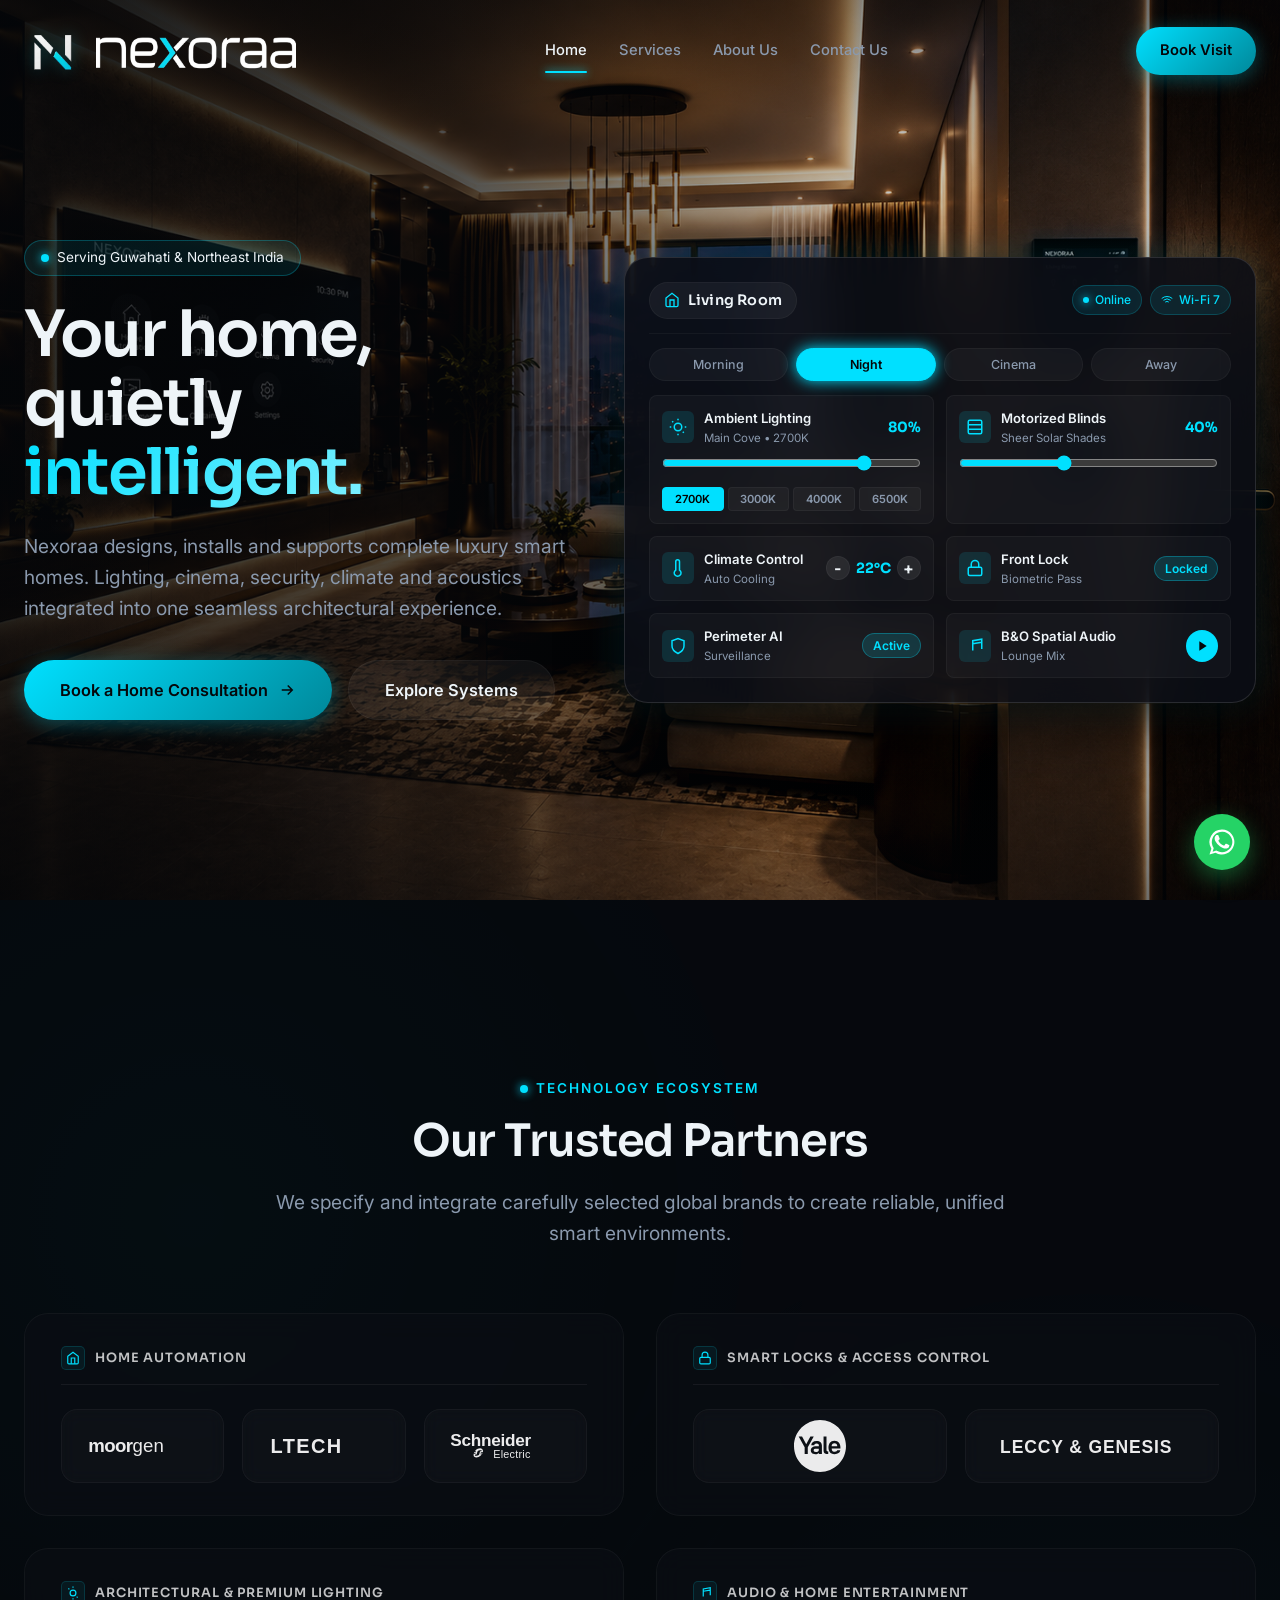
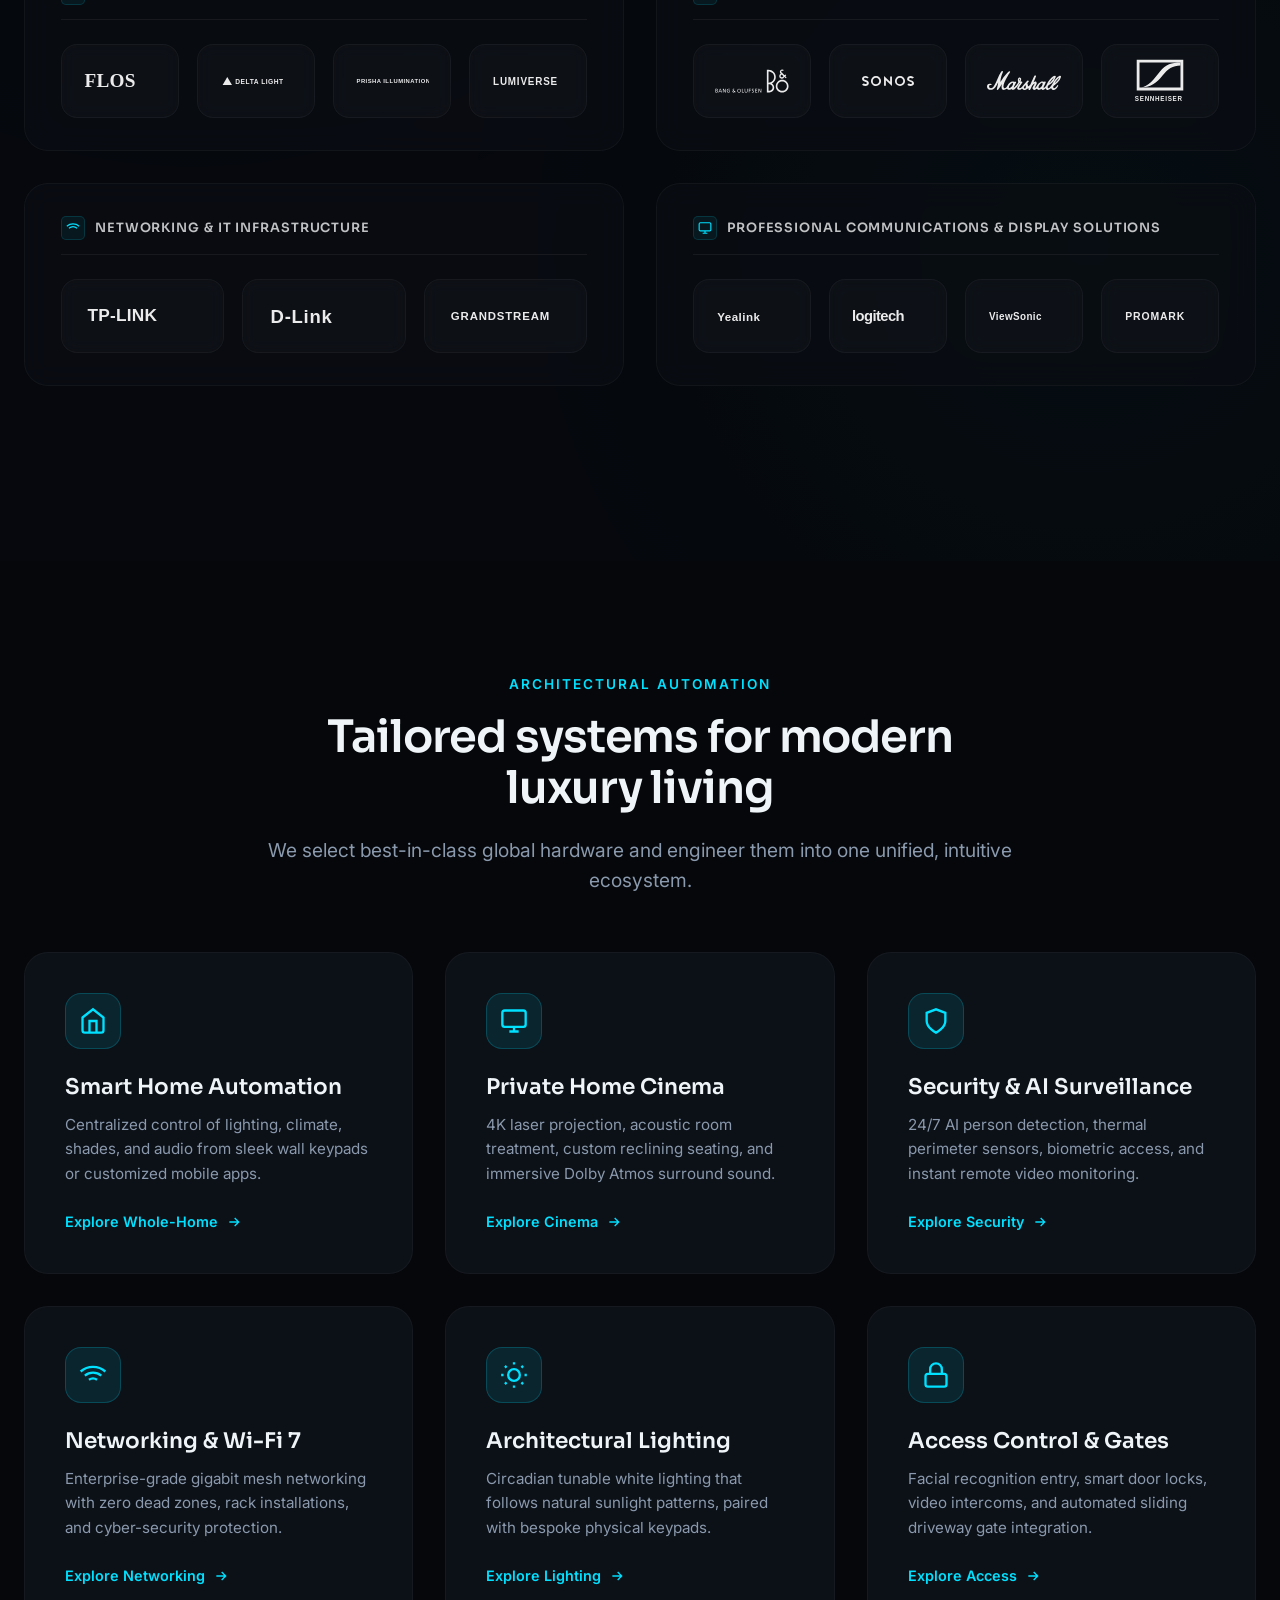
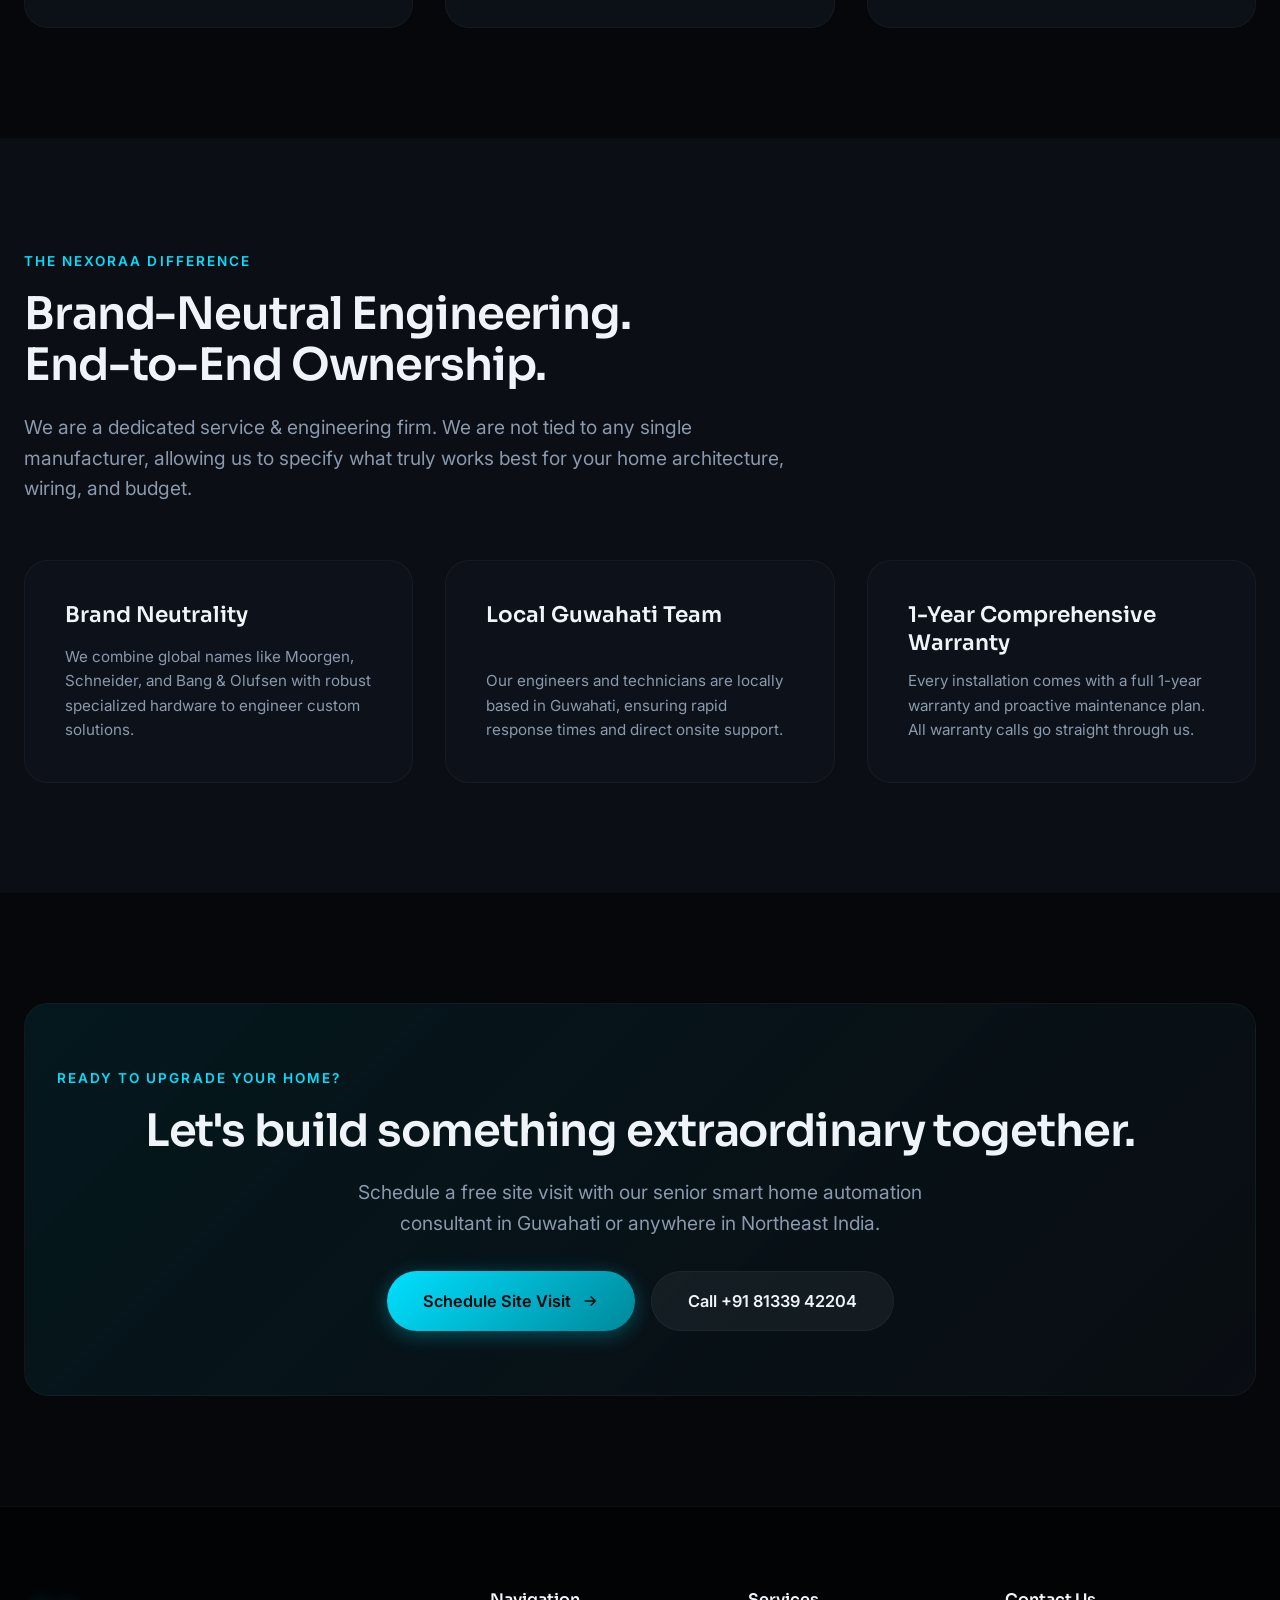
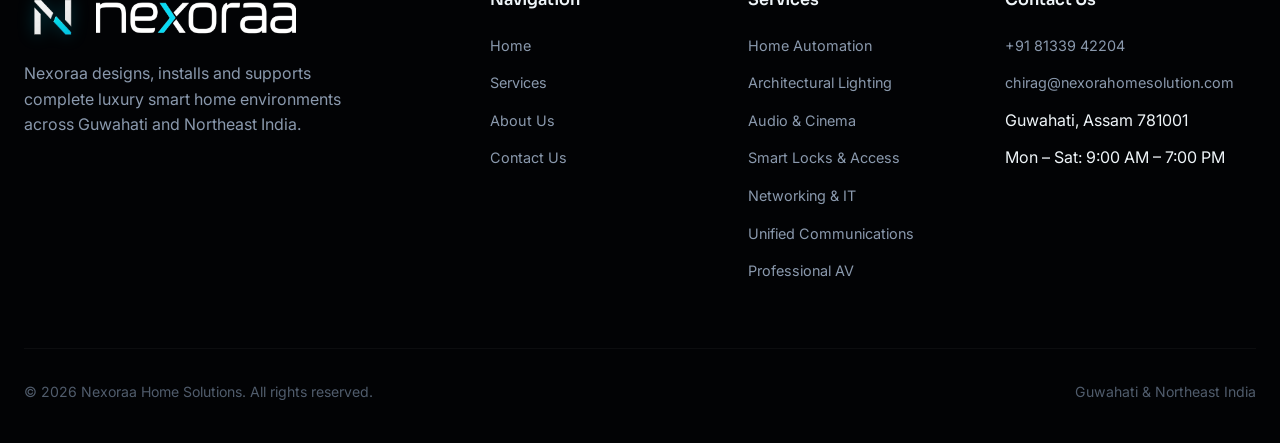
==== index.html @ 533f1570 "Initial commit: Nexoraa website project files with Vercel deployment configuration" ====
<!DOCTYPE html>
<html lang="en" data-theme="dark">
<head>
  <meta charset="UTF-8" />
  <meta name="viewport" content="width=device-width, initial-scale=1, viewport-fit=cover" />
  <title>Nexoraa — Luxury Smart Home Automation in Guwahati &amp; Northeast India</title>
  <meta name="description" content="Nexoraa designs, installs and supports luxury smart homes across Guwahati and Northeast India. Smart lighting, home cinema, security, enterprise Wi-Fi & access control." />
  <meta name="theme-color" content="#05070A" />

  <meta property="og:type" content="website" />
  <meta property="og:title" content="Nexoraa — Your Home, Quietly Intelligent." />
  <meta property="og:description" content="Luxury home automation, private cinemas, AI security, and circadian lighting designed and installed in Northeast India." />
  <meta property="og:url" content="https://nexoraa-smart.surge.sh" />
  <meta property="og:image" content="https://nexoraa-smart.surge.sh/og.png" />
  <link rel="canonical" href="https://nexoraa-smart.surge.sh/" />
  <link rel="icon" href="assets/logo-mark.svg" type="image/svg+xml" />

  <link rel="preconnect" href="https://fonts.googleapis.com">
  <link rel="preconnect" href="https://fonts.gstatic.com" crossorigin>
  <link href="https://fonts.googleapis.com/css2?family=Sora:wght@400;500;600;700&family=Inter:wght@400;500;600&display=swap" rel="stylesheet">
  <link rel="stylesheet" href="css/style.css" />

  <script type="application/ld+json">
  {
    "@context": "https://schema.org",
    "@type": "HomeAndConstructionBusiness",
    "name": "Nexoraa",
    "description": "Luxury smart home automation design, installation and support.",
    "telephone": "+91-8133942204",
    "email": "chirag@nexorahomesolution.com",
    "url": "https://nexoraa-smart.surge.sh",
    "address": { "@type": "PostalAddress", "addressLocality": "Guwahati", "addressRegion": "Assam", "addressCountry": "IN" }
  }
  </script>
</head>
<body>

<div class="site-background"><canvas id="ambient-canvas"></canvas></div>

<!-- ================= NAVIGATION ================= -->
<header id="hdr">
  <div class="wrap nav">
    <a href="index.html" class="logo" aria-label="Nexoraa Home">
      <img src="assets/logo-mark.png" alt="Nexoraa Icon" class="logo-img" />
      <img src="assets/logo-wordmark.png" alt="Nexoraa Logo" class="logo-wordmark" />
    </a>

    <ul class="nav-links" id="nav-links">
      <li class="nav-item"><a href="index.html" class="nav-link active">Home</a></li>
      <li class="nav-item"><a href="services.html" class="nav-link">Services</a></li>
      <li class="nav-item"><a href="about.html" class="nav-link">About Us</a></li>
      <li class="nav-item"><a href="contact.html" class="nav-link">Contact Us</a></li>
    </ul>

    <div class="nav-right">
      <a href="contact.html" class="btn btn-p">Book Visit</a>
      <button class="mobile-toggle" id="mobile-toggle" aria-label="Toggle mobile navigation"><svg width="24" height="24" viewBox="0 0 24 24" fill="none" stroke="currentColor" stroke-width="2"><path d="M4 6h16M4 12h16M4 18h16"/></svg></button>
    </div>
  </div>
</header>

<!-- ================= HERO SECTION WITH FULL-SCREEN LUXURY LIVING ROOM INTERIOR ================= -->
<section class="hero">
  <!-- High-Quality Visual Hero Background System -->
  <div class="hero-room-wrapper">
    <!-- Base Living Room Image -->
    <img src="assets/hero-room.jpg" alt="Nexoraa Luxury Smart Living Room" class="hero-bg-img" />

    <!-- Left-Side Dark Gradient Overlay for Headline Readability -->
    <div class="hero-bg-gradient"></div>

    <!-- Soft Cinematic Vignette -->
    <div class="hero-vignette"></div>
  </div>

  <div class="wrap hero-grid">
    <!-- LEFT COLUMN: Headline & CTAs -->
    <div class="hero-content reveal-up">
      <span class="pill"><span class="dot"></span> Serving Guwahati &amp; Northeast India</span>
      <h1>Your home,<br>quietly<br><em>intelligent.</em></h1>
      <p class="lead">Nexoraa designs, installs and supports complete luxury smart homes. Lighting, cinema, security, climate and acoustics integrated into one seamless architectural experience.</p>
      
      <div class="hero-cta">
        <a href="contact.html" class="btn btn-p btn-lg">Book a Home Consultation <svg viewBox="0 0 24 24" fill="none" stroke="currentColor" stroke-width="2"><path d="M5 12h14M13 6l6 6-6 6"/></svg></a>
        <a href="services.html" class="btn btn-g btn-lg">Explore Systems</a>
      </div>
    </div>

    <!-- RIGHT COLUMN: SMART HOME DASHBOARD CARD (CLEAN SINGLE CONTAINER, NO UNWANTED STRIPS) -->
    <div class="hero-stage reveal-up">
      <div class="smart-dashboard">
        <!-- Top Bar -->
        <div class="dash-hdr">
          <div class="dash-room-selector">
            <svg viewBox="0 0 24 24" width="16" height="16" fill="none" stroke="var(--cyan)" stroke-width="2"><path d="M3 9l9-7 9 7v11a2 2 0 01-2 2H5a2 2 0 01-2-2z"/><path d="M9 22V12h6v10"/></svg>
            <span class="room-label">Living Room</span>
          </div>
          <div class="dash-badges">
            <span class="dash-pill"><span class="pulse-dot"></span> Online</span>
            <span class="dash-pill"><svg width="12" height="12" viewBox="0 0 24 24" fill="none" stroke="currentColor" stroke-width="2"><path d="M5 12.55a11 11 0 0114.08 0M1.42 9a16 16 0 0121.16 0M8.53 16.11a6 6 0 016.95 0M12 20h.01"/></svg> Wi-Fi 7</span>
          </div>
        </div>

        <!-- Scenes Bar -->
        <div class="dash-scenes">
          <button class="scene-btn" data-scene="morning">Morning</button>
          <button class="scene-btn active" data-scene="night">Night</button>
          <button class="scene-btn" data-scene="cinema">Cinema</button>
          <button class="scene-btn" data-scene="away">Away</button>
        </div>

        <!-- Controls Grid -->
        <div class="dash-grid">
          <!-- Lighting & Color Temp -->
          <div class="dash-item">
            <div class="dash-item-head">
              <div class="dash-icon"><svg width="18" height="18" viewBox="0 0 24 24" fill="none" stroke="currentColor" stroke-width="2"><circle cx="12" cy="12" r="5"/><path d="M12 1v2M12 21v2M4.22 4.22l1.42 1.42M18.36 18.36l1.42 1.42M1 12h2M21 12h2"/></svg></div>
              <div>
                <div class="dash-item-title">Ambient Lighting</div>
                <div class="dash-item-sub" id="light-sub">Main Cove • 2700K</div>
              </div>
              <div class="dash-item-val" id="light-val">80%</div>
            </div>
            <input type="range" id="light-slider" class="dash-slider" min="0" max="100" value="80" />
            <div class="temp-preset-row">
              <button class="k-btn active" data-k="2700K">2700K</button>
              <button class="k-btn" data-k="3000K">3000K</button>
              <button class="k-btn" data-k="4000K">4000K</button>
              <button class="k-btn" data-k="6500K">6500K</button>
            </div>
          </div>

          <!-- Motorized Blinds -->
          <div class="dash-item">
            <div class="dash-item-head">
              <div class="dash-icon"><svg width="18" height="18" viewBox="0 0 24 24" fill="none" stroke="currentColor" stroke-width="2"><rect x="3" y="3" width="18" height="18" rx="2"/><path d="M3 9h18M3 15h18"/></svg></div>
              <div>
                <div class="dash-item-title">Motorized Blinds</div>
                <div class="dash-item-sub" id="blind-sub">Sheer Solar Shades</div>
              </div>
              <div class="dash-item-val" id="blind-val">40%</div>
            </div>
            <input type="range" id="blind-slider" class="dash-slider" min="0" max="100" value="40" />
          </div>

          <!-- Climate -->
          <div class="dash-item">
            <div class="dash-item-head">
              <div class="dash-icon"><svg width="18" height="18" viewBox="0 0 24 24" fill="none" stroke="currentColor" stroke-width="2"><path d="M14 14.76V3.5a2.5 2.5 0 00-5 0v11.26a4.5 4.5 0 105 0z"/></svg></div>
              <div>
                <div class="dash-item-title">Climate Control</div>
                <div class="dash-item-sub">Auto Cooling</div>
              </div>
              <div class="dash-temp-ctrl">
                <button class="temp-btn" id="temp-minus">-</button>
                <span class="dash-item-val" id="temp-val">22°C</span>
                <button class="temp-btn" id="temp-plus">+</button>
              </div>
            </div>
          </div>

          <!-- Lock Status -->
          <div class="dash-item">
            <div class="dash-item-head">
              <div class="dash-icon"><svg width="18" height="18" viewBox="0 0 24 24" fill="none" stroke="currentColor" stroke-width="2"><rect x="3" y="11" width="18" height="11" rx="2"/><path d="M7 11V7a5 5 0 0110 0v4"/></svg></div>
              <div>
                <div class="dash-item-title">Front Lock</div>
                <div class="dash-item-sub">Biometric Pass</div>
              </div>
              <button class="dash-lock-btn locked" id="lock-btn">
                <span class="dash-lock-status">Locked</span>
              </button>
            </div>
          </div>

          <!-- Security Status -->
          <div class="dash-item">
            <div class="dash-item-head">
              <div class="dash-icon"><svg width="18" height="18" viewBox="0 0 24 24" fill="none" stroke="currentColor" stroke-width="2"><path d="M12 22s8-4 8-10V5l-8-3-8 3v7c0 6 8 10 8 10z"/></svg></div>
              <div>
                <div class="dash-item-title">Perimeter AI</div>
                <div class="dash-item-sub">Surveillance</div>
              </div>
              <button class="dash-sec-btn active" id="sec-btn">
                <span class="dash-sec-status">Active</span>
              </button>
            </div>
          </div>

          <!-- B&O Audio Widget -->
          <div class="dash-item">
            <div class="dash-item-head">
              <div class="dash-icon"><svg width="18" height="18" viewBox="0 0 24 24" fill="none" stroke="currentColor" stroke-width="2"><path d="M9 18V5l12-2v13M9 9l12-2"/></svg></div>
              <div style="flex:1;">
                <div class="dash-item-title">B&amp;O Spatial Audio</div>
                <div class="dash-item-sub" id="audio-sub">Lounge Mix</div>
              </div>
              <button class="dash-play-btn" id="play-btn" aria-label="Play/Pause Audio">
                <svg width="16" height="16" viewBox="0 0 24 24" fill="currentColor"><path d="M8 5v14l11-7z"/></svg>
              </button>
            </div>
          </div>
        </div>
      </div>
    </div>
  </div>
</section>

<!-- ================= CATEGORIZED TRUSTED PARTNERS SECTION ================= -->
<section class="partners-sec">
  <div class="wrap">
    <div class="sec-head center reveal-up" style="margin-bottom: 64px;">
      <span class="eyebrow"><span class="dot"></span> Technology Ecosystem</span>
      <h2>Our Trusted Partners</h2>
      <p class="lead">We specify and integrate carefully selected global brands to create reliable, unified smart environments.</p>
    </div>

    <div class="ecosystem-editorial-grid">
      <!-- Row 1 Left: Home Automation -->
      <div class="ecosystem-cat-card reveal-up" style="transition-delay: 0.05s;">
        <div class="ecosystem-cat-hdr">
          <span class="ecosystem-cat-icon">
            <svg width="14" height="14" viewBox="0 0 24 24" fill="none" stroke="currentColor" stroke-width="2"><path d="M3 9l9-7 9 7v11a2 2 0 01-2 2H5a2 2 0 01-2-2z"/><path d="M9 22V12h6v10"/></svg>
          </span>
          <h3 class="ecosystem-cat-title">Home Automation</h3>
        </div>
        <div class="ecosystem-brand-grid cols-3">
          <a href="assets/catalogues/moorgen-catalogue.pdf" target="_blank" rel="noopener noreferrer" class="partner-logo-card" aria-label="View Moorgen Catalogue">
            <img src="assets/partners/moorgen.svg" alt="Moorgen" class="partner-logo-img" />
            <span class="catalogue-badge"><svg width="10" height="10" viewBox="0 0 24 24" fill="none" stroke="currentColor" stroke-width="2.5"><path d="M18 13v6a2 2 0 01-2 2H5a2 2 0 01-2-2V8a2 2 0 012-2h6"/><polyline points="15 3 21 3 21 9"/><line x1="10" y1="14" x2="21" y2="3"/></svg> View Catalogue</span>
          </a>
          <a href="assets/catalogues/ltech-catalogue.pdf" target="_blank" rel="noopener noreferrer" class="partner-logo-card" aria-label="View LTECH Catalogue">
            <img src="assets/partners/ltech.svg" alt="LTECH" class="partner-logo-img" />
            <span class="catalogue-badge"><svg width="10" height="10" viewBox="0 0 24 24" fill="none" stroke="currentColor" stroke-width="2.5"><path d="M18 13v6a2 2 0 01-2 2H5a2 2 0 01-2-2V8a2 2 0 012-2h6"/><polyline points="15 3 21 3 21 9"/><line x1="10" y1="14" x2="21" y2="3"/></svg> View Catalogue</span>
          </a>
          <a href="assets/catalogues/schneider-electric-catalogue.pdf" target="_blank" rel="noopener noreferrer" class="partner-logo-card" aria-label="View Schneider Electric Catalogue">
            <img src="assets/partners/schneider-electric.svg" alt="Schneider Electric" class="partner-logo-img" />
            <span class="catalogue-badge"><svg width="10" height="10" viewBox="0 0 24 24" fill="none" stroke="currentColor" stroke-width="2.5"><path d="M18 13v6a2 2 0 01-2 2H5a2 2 0 01-2-2V8a2 2 0 012-2h6"/><polyline points="15 3 21 3 21 9"/><line x1="10" y1="14" x2="21" y2="3"/></svg> View Catalogue</span>
          </a>
        </div>
      </div>

      <!-- Row 1 Right: Smart Locks & Access Control -->
      <div class="ecosystem-cat-card reveal-up" style="transition-delay: 0.1s;">
        <div class="ecosystem-cat-hdr">
          <span class="ecosystem-cat-icon">
            <svg width="14" height="14" viewBox="0 0 24 24" fill="none" stroke="currentColor" stroke-width="2"><rect x="3" y="11" width="18" height="11" rx="2"/><path d="M7 11V7a5 5 0 0110 0v4"/></svg>
          </span>
          <h3 class="ecosystem-cat-title">Smart Locks &amp; Access Control</h3>
        </div>
        <div class="ecosystem-brand-grid cols-2">
          <a href="assets/catalogues/yale-catalogue.pdf" target="_blank" rel="noopener noreferrer" class="partner-logo-card" aria-label="View Yale Catalogue">
            <img src="assets/partners/yale.svg" alt="Yale" class="partner-logo-img" />
            <span class="catalogue-badge"><svg width="10" height="10" viewBox="0 0 24 24" fill="none" stroke="currentColor" stroke-width="2.5"><path d="M18 13v6a2 2 0 01-2 2H5a2 2 0 01-2-2V8a2 2 0 012-2h6"/><polyline points="15 3 21 3 21 9"/><line x1="10" y1="14" x2="21" y2="3"/></svg> View Catalogue</span>
          </a>
          <a href="assets/catalogues/leccy-genesis-catalogue.pdf" target="_blank" rel="noopener noreferrer" class="partner-logo-card" aria-label="View Leccy &amp; Genesis Catalogue">
            <img src="assets/partners/leccy-genesis.svg" alt="Leccy &amp; Genesis" class="partner-logo-img" />
            <span class="catalogue-badge"><svg width="10" height="10" viewBox="0 0 24 24" fill="none" stroke="currentColor" stroke-width="2.5"><path d="M18 13v6a2 2 0 01-2 2H5a2 2 0 01-2-2V8a2 2 0 012-2h6"/><polyline points="15 3 21 3 21 9"/><line x1="10" y1="14" x2="21" y2="3"/></svg> View Catalogue</span>
          </a>
        </div>
      </div>

      <!-- Row 2 Left: Architectural & Premium Lighting -->
      <div class="ecosystem-cat-card reveal-up" style="transition-delay: 0.15s;">
        <div class="ecosystem-cat-hdr">
          <span class="ecosystem-cat-icon">
            <svg width="14" height="14" viewBox="0 0 24 24" fill="none" stroke="currentColor" stroke-width="2"><circle cx="12" cy="12" r="5"/><path d="M12 1v2M12 21v2M4.22 4.22l1.42 1.42M18.36 18.36l1.42 1.42"/></svg>
          </span>
          <h3 class="ecosystem-cat-title">Architectural &amp; Premium Lighting</h3>
        </div>
        <div class="ecosystem-brand-grid cols-4">
          <a href="assets/catalogues/flos-catalogue.pdf" target="_blank" rel="noopener noreferrer" class="partner-logo-card" aria-label="View FLOS Catalogue">
            <img src="assets/partners/flos.svg" alt="FLOS" class="partner-logo-img" />
            <span class="catalogue-badge"><svg width="10" height="10" viewBox="0 0 24 24" fill="none" stroke="currentColor" stroke-width="2.5"><path d="M18 13v6a2 2 0 01-2 2H5a2 2 0 01-2-2V8a2 2 0 012-2h6"/><polyline points="15 3 21 3 21 9"/><line x1="10" y1="14" x2="21" y2="3"/></svg> View Catalogue</span>
          </a>
          <a href="assets/catalogues/delta-light-catalogue.pdf" target="_blank" rel="noopener noreferrer" class="partner-logo-card" aria-label="View Delta Light Catalogue">
            <img src="assets/partners/deltalight.svg" alt="Delta Light" class="partner-logo-img" />
            <span class="catalogue-badge"><svg width="10" height="10" viewBox="0 0 24 24" fill="none" stroke="currentColor" stroke-width="2.5"><path d="M18 13v6a2 2 0 01-2 2H5a2 2 0 01-2-2V8a2 2 0 012-2h6"/><polyline points="15 3 21 3 21 9"/><line x1="10" y1="14" x2="21" y2="3"/></svg> View Catalogue</span>
          </a>
          <a href="assets/catalogues/prisha-illumination-catalogue.pdf" target="_blank" rel="noopener noreferrer" class="partner-logo-card" aria-label="View Prisha Illumination Catalogue">
            <img src="assets/partners/prisha-illumination.svg" alt="Prisha Illumination" class="partner-logo-img" />
            <span class="catalogue-badge"><svg width="10" height="10" viewBox="0 0 24 24" fill="none" stroke="currentColor" stroke-width="2.5"><path d="M18 13v6a2 2 0 01-2 2H5a2 2 0 01-2-2V8a2 2 0 012-2h6"/><polyline points="15 3 21 3 21 9"/><line x1="10" y1="14" x2="21" y2="3"/></svg> View Catalogue</span>
          </a>
          <a href="assets/catalogues/lumiverse-catalogue.pdf" target="_blank" rel="noopener noreferrer" class="partner-logo-card" aria-label="View Lumiverse Catalogue">
            <img src="assets/partners/lumiverse.svg" alt="Lumiverse" class="partner-logo-img" />
            <span class="catalogue-badge"><svg width="10" height="10" viewBox="0 0 24 24" fill="none" stroke="currentColor" stroke-width="2.5"><path d="M18 13v6a2 2 0 01-2 2H5a2 2 0 01-2-2V8a2 2 0 012-2h6"/><polyline points="15 3 21 3 21 9"/><line x1="10" y1="14" x2="21" y2="3"/></svg> View Catalogue</span>
          </a>
        </div>
      </div>

      <!-- Row 2 Right: Audio & Home Entertainment -->
      <div class="ecosystem-cat-card reveal-up" style="transition-delay: 0.2s;">
        <div class="ecosystem-cat-hdr">
          <span class="ecosystem-cat-icon">
            <svg width="14" height="14" viewBox="0 0 24 24" fill="none" stroke="currentColor" stroke-width="2"><path d="M9 18V5l12-2v13M9 9l12-2"/></svg>
          </span>
          <h3 class="ecosystem-cat-title">Audio &amp; Home Entertainment</h3>
        </div>
        <div class="ecosystem-brand-grid cols-4">
          <a href="assets/catalogues/bang-olufsen-catalogue.pdf" target="_blank" rel="noopener noreferrer" class="partner-logo-card" aria-label="View Bang &amp; Olufsen Catalogue">
            <img src="assets/partners/bang-olufsen.svg" alt="Bang &amp; Olufsen" class="partner-logo-img" />
            <span class="catalogue-badge"><svg width="10" height="10" viewBox="0 0 24 24" fill="none" stroke="currentColor" stroke-width="2.5"><path d="M18 13v6a2 2 0 01-2 2H5a2 2 0 01-2-2V8a2 2 0 012-2h6"/><polyline points="15 3 21 3 21 9"/><line x1="10" y1="14" x2="21" y2="3"/></svg> View Catalogue</span>
          </a>
          <a href="assets/catalogues/sonos-catalogue.pdf" target="_blank" rel="noopener noreferrer" class="partner-logo-card" aria-label="View Sonos Catalogue">
            <img src="assets/partners/sonos.svg" alt="Sonos" class="partner-logo-img" />
            <span class="catalogue-badge"><svg width="10" height="10" viewBox="0 0 24 24" fill="none" stroke="currentColor" stroke-width="2.5"><path d="M18 13v6a2 2 0 01-2 2H5a2 2 0 01-2-2V8a2 2 0 012-2h6"/><polyline points="15 3 21 3 21 9"/><line x1="10" y1="14" x2="21" y2="3"/></svg> View Catalogue</span>
          </a>
          <a href="assets/catalogues/marshall-catalogue.pdf" target="_blank" rel="noopener noreferrer" class="partner-logo-card" aria-label="View Marshall Catalogue">
            <img src="assets/partners/marshall.svg" alt="Marshall" class="partner-logo-img" />
            <span class="catalogue-badge"><svg width="10" height="10" viewBox="0 0 24 24" fill="none" stroke="currentColor" stroke-width="2.5"><path d="M18 13v6a2 2 0 01-2 2H5a2 2 0 01-2-2V8a2 2 0 012-2h6"/><polyline points="15 3 21 3 21 9"/><line x1="10" y1="14" x2="21" y2="3"/></svg> View Catalogue</span>
          </a>
          <a href="assets/catalogues/sennheiser-catalogue.pdf" target="_blank" rel="noopener noreferrer" class="partner-logo-card" aria-label="View Sennheiser Catalogue">
            <img src="assets/partners/sennheiser.svg" alt="Sennheiser" class="partner-logo-img" />
            <span class="catalogue-badge"><svg width="10" height="10" viewBox="0 0 24 24" fill="none" stroke="currentColor" stroke-width="2.5"><path d="M18 13v6a2 2 0 01-2 2H5a2 2 0 01-2-2V8a2 2 0 012-2h6"/><polyline points="15 3 21 3 21 9"/><line x1="10" y1="14" x2="21" y2="3"/></svg> View Catalogue</span>
          </a>
        </div>
      </div>

      <!-- Row 3 Left: Networking & IT Infrastructure -->
      <div class="ecosystem-cat-card reveal-up" style="transition-delay: 0.25s;">
        <div class="ecosystem-cat-hdr">
          <span class="ecosystem-cat-icon">
            <svg width="14" height="14" viewBox="0 0 24 24" fill="none" stroke="currentColor" stroke-width="2"><path d="M5 12.55a11 11 0 0114.08 0M1.42 9a16 16 0 0121.16 0"/></svg>
          </span>
          <h3 class="ecosystem-cat-title">Networking &amp; IT Infrastructure</h3>
        </div>
        <div class="ecosystem-brand-grid cols-3">
          <a href="assets/catalogues/tp-link-catalogue.pdf" target="_blank" rel="noopener noreferrer" class="partner-logo-card" aria-label="View TP-Link Catalogue">
            <img src="assets/partners/tp-link.svg" alt="TP-Link" class="partner-logo-img" />
            <span class="catalogue-badge"><svg width="10" height="10" viewBox="0 0 24 24" fill="none" stroke="currentColor" stroke-width="2.5"><path d="M18 13v6a2 2 0 01-2 2H5a2 2 0 01-2-2V8a2 2 0 012-2h6"/><polyline points="15 3 21 3 21 9"/><line x1="10" y1="14" x2="21" y2="3"/></svg> View Catalogue</span>
          </a>
          <a href="assets/catalogues/d-link-catalogue.pdf" target="_blank" rel="noopener noreferrer" class="partner-logo-card" aria-label="View D-Link Catalogue">
            <img src="assets/partners/d-link.svg" alt="D-Link" class="partner-logo-img" />
            <span class="catalogue-badge"><svg width="10" height="10" viewBox="0 0 24 24" fill="none" stroke="currentColor" stroke-width="2.5"><path d="M18 13v6a2 2 0 01-2 2H5a2 2 0 01-2-2V8a2 2 0 012-2h6"/><polyline points="15 3 21 3 21 9"/><line x1="10" y1="14" x2="21" y2="3"/></svg> View Catalogue</span>
          </a>
          <a href="assets/catalogues/grandstream-catalogue.pdf" target="_blank" rel="noopener noreferrer" class="partner-logo-card" aria-label="View Grandstream Catalogue">
            <img src="assets/partners/grandstream.svg" alt="Grandstream" class="partner-logo-img" />
            <span class="catalogue-badge"><svg width="10" height="10" viewBox="0 0 24 24" fill="none" stroke="currentColor" stroke-width="2.5"><path d="M18 13v6a2 2 0 01-2 2H5a2 2 0 01-2-2V8a2 2 0 012-2h6"/><polyline points="15 3 21 3 21 9"/><line x1="10" y1="14" x2="21" y2="3"/></svg> View Catalogue</span>
          </a>
        </div>
      </div>

      <!-- Row 3 Right: Professional Communications & Display Solutions -->
      <div class="ecosystem-cat-card reveal-up" style="transition-delay: 0.3s;">
        <div class="ecosystem-cat-hdr">
          <span class="ecosystem-cat-icon">
            <svg width="14" height="14" viewBox="0 0 24 24" fill="none" stroke="currentColor" stroke-width="2"><rect x="2" y="3" width="20" height="14" rx="2"/><path d="M8 21h8M12 17v4"/></svg>
          </span>
          <h3 class="ecosystem-cat-title">Professional Communications &amp; Display Solutions</h3>
        </div>
        <div class="ecosystem-brand-grid cols-4">
          <a href="assets/catalogues/yealink-catalogue.pdf" target="_blank" rel="noopener noreferrer" class="partner-logo-card" aria-label="View Yealink Catalogue">
            <img src="assets/partners/yealink.svg" alt="Yealink" class="partner-logo-img" />
            <span class="catalogue-badge"><svg width="10" height="10" viewBox="0 0 24 24" fill="none" stroke="currentColor" stroke-width="2.5"><path d="M18 13v6a2 2 0 01-2 2H5a2 2 0 01-2-2V8a2 2 0 012-2h6"/><polyline points="15 3 21 3 21 9"/><line x1="10" y1="14" x2="21" y2="3"/></svg> View Catalogue</span>
          </a>
          <a href="assets/catalogues/logitech-catalogue.pdf" target="_blank" rel="noopener noreferrer" class="partner-logo-card" aria-label="View Logitech Catalogue">
            <img src="assets/partners/logitech.svg" alt="Logitech" class="partner-logo-img" />
            <span class="catalogue-badge"><svg width="10" height="10" viewBox="0 0 24 24" fill="none" stroke="currentColor" stroke-width="2.5"><path d="M18 13v6a2 2 0 01-2 2H5a2 2 0 01-2-2V8a2 2 0 012-2h6"/><polyline points="15 3 21 3 21 9"/><line x1="10" y1="14" x2="21" y2="3"/></svg> View Catalogue</span>
          </a>
          <a href="assets/catalogues/viewsonic-catalogue.pdf" target="_blank" rel="noopener noreferrer" class="partner-logo-card" aria-label="View ViewSonic Catalogue">
            <img src="assets/partners/viewsonic.svg" alt="ViewSonic" class="partner-logo-img" />
            <span class="catalogue-badge"><svg width="10" height="10" viewBox="0 0 24 24" fill="none" stroke="currentColor" stroke-width="2.5"><path d="M18 13v6a2 2 0 01-2 2H5a2 2 0 01-2-2V8a2 2 0 012-2h6"/><polyline points="15 3 21 3 21 9"/><line x1="10" y1="14" x2="21" y2="3"/></svg> View Catalogue</span>
          </a>
          <a href="assets/catalogues/promark-catalogue.pdf" target="_blank" rel="noopener noreferrer" class="partner-logo-card" aria-label="View Promark Catalogue">
            <img src="assets/partners/promark.svg" alt="Promark" class="partner-logo-img" />
            <span class="catalogue-badge"><svg width="10" height="10" viewBox="0 0 24 24" fill="none" stroke="currentColor" stroke-width="2.5"><path d="M18 13v6a2 2 0 01-2 2H5a2 2 0 01-2-2V8a2 2 0 012-2h6"/><polyline points="15 3 21 3 21 9"/><line x1="10" y1="14" x2="21" y2="3"/></svg> View Catalogue</span>
          </a>
        </div>
      </div>
    </div>
  </div>
</section>

<!-- ================= DEDICATED SERVICES GRID ================= -->
<section class="sec">
  <div class="wrap">
    <div class="sec-head center reveal-up">
      <span class="eyebrow">Architectural Automation</span>
      <h2>Tailored systems for modern luxury living</h2>
      <p class="lead">We select best-in-class global hardware and engineer them into one unified, intuitive ecosystem.</p>
    </div>

    <div class="grid-3">
      <div class="card reveal-up">
        <div>
          <div class="card-icon"><svg viewBox="0 0 24 24" fill="none" stroke="currentColor" stroke-width="2"><path d="M3 9l9-7 9 7v11a2 2 0 01-2 2H5a2 2 0 01-2-2z"/><path d="M9 22V12h6v10"/></svg></div>
          <h3>Smart Home Automation</h3>
          <p class="lead" style="font-size:0.95rem">Centralized control of lighting, climate, shades, and audio from sleek wall keypads or customized mobile apps.</p>
        </div>
        <a href="services.html#home-automation" class="card-link">Explore Whole-Home <svg viewBox="0 0 24 24" fill="none" stroke="currentColor" stroke-width="2"><path d="M5 12h14M13 6l6 6-6 6"/></svg></a>
      </div>

      <div class="card reveal-up">
        <div>
          <div class="card-icon"><svg viewBox="0 0 24 24" fill="none" stroke="currentColor" stroke-width="2"><rect x="2" y="3" width="20" height="14" rx="2"/><path d="M8 21h8M12 17v4"/></svg></div>
          <h3>Private Home Cinema</h3>
          <p class="lead" style="font-size:0.95rem">4K laser projection, acoustic room treatment, custom reclining seating, and immersive Dolby Atmos surround sound.</p>
        </div>
        <a href="services.html#audio-entertainment" class="card-link">Explore Cinema <svg viewBox="0 0 24 24" fill="none" stroke="currentColor" stroke-width="2"><path d="M5 12h14M13 6l6 6-6 6"/></svg></a>
      </div>

      <div class="card reveal-up">
        <div>
          <div class="card-icon"><svg viewBox="0 0 24 24" fill="none" stroke="currentColor" stroke-width="2"><path d="M12 22s8-4 8-10V5l-8-3-8 3v7c0 6 8 10 8 10z"/></svg></div>
          <h3>Security &amp; AI Surveillance</h3>
          <p class="lead" style="font-size:0.95rem">24/7 AI person detection, thermal perimeter sensors, biometric access, and instant remote video monitoring.</p>
        </div>
        <a href="services.html#access-control" class="card-link">Explore Security <svg viewBox="0 0 24 24" fill="none" stroke="currentColor" stroke-width="2"><path d="M5 12h14M13 6l6 6-6 6"/></svg></a>
      </div>

      <div class="card reveal-up">
        <div>
          <div class="card-icon"><svg viewBox="0 0 24 24" fill="none" stroke="currentColor" stroke-width="2"><path d="M5 12.55a11 11 0 0114.08 0M1.42 9a16 16 0 0121.16 0M8.53 16.11a6 6 0 016.95 0M12 20h.01"/></svg></div>
          <h3>Networking &amp; Wi-Fi 7</h3>
          <p class="lead" style="font-size:0.95rem">Enterprise-grade gigabit mesh networking with zero dead zones, rack installations, and cyber-security protection.</p>
        </div>
        <a href="services.html#networking-it" class="card-link">Explore Networking <svg viewBox="0 0 24 24" fill="none" stroke="currentColor" stroke-width="2"><path d="M5 12h14M13 6l6 6-6 6"/></svg></a>
      </div>

      <div class="card reveal-up">
        <div>
          <div class="card-icon"><svg viewBox="0 0 24 24" fill="none" stroke="currentColor" stroke-width="2"><circle cx="12" cy="12" r="5"/><path d="M12 1v2M12 21v2M4.22 4.22l1.42 1.42M18.36 18.36l1.42 1.42M1 12h2M21 12h2M4.22 19.78l1.42-1.42M18.36 5.64l1.42-1.42"/></svg></div>
          <h3>Architectural Lighting</h3>
          <p class="lead" style="font-size:0.95rem">Circadian tunable white lighting that follows natural sunlight patterns, paired with bespoke physical keypads.</p>
        </div>
        <a href="services.html#architectural-lighting" class="card-link">Explore Lighting <svg viewBox="0 0 24 24" fill="none" stroke="currentColor" stroke-width="2"><path d="M5 12h14M13 6l6 6-6 6"/></svg></a>
      </div>

      <div class="card reveal-up">
        <div>
          <div class="card-icon"><svg viewBox="0 0 24 24" fill="none" stroke="currentColor" stroke-width="2"><rect x="3" y="11" width="18" height="11" rx="2"/><path d="M7 11V7a5 5 0 0110 0v4"/></svg></div>
          <h3>Access Control &amp; Gates</h3>
          <p class="lead" style="font-size:0.95rem">Facial recognition entry, smart door locks, video intercoms, and automated sliding driveway gate integration.</p>
        </div>
        <a href="services.html#access-control" class="card-link">Explore Access <svg viewBox="0 0 24 24" fill="none" stroke="currentColor" stroke-width="2"><path d="M5 12h14M13 6l6 6-6 6"/></svg></a>
      </div>
    </div>
  </div>
</section>

<!-- ================= WHY NEXORAA ================= -->
<section class="sec" style="background: var(--bg-surface);">
  <div class="wrap">
    <div class="sec-head reveal-up">
      <span class="eyebrow">The Nexoraa Difference</span>
      <h2>Brand-Neutral Engineering.<br>End-to-End Ownership.</h2>
      <p class="lead">We are a dedicated service &amp; engineering firm. We are not tied to any single manufacturer, allowing us to specify what truly works best for your home architecture, wiring, and budget.</p>
    </div>

    <div class="grid-3">
      <div class="card reveal-up">
        <h3>Brand Neutrality</h3>
        <p class="lead" style="font-size:0.95rem">We combine global names like Moorgen, Schneider, and Bang &amp; Olufsen with robust specialized hardware to engineer custom solutions.</p>
      </div>

      <div class="card reveal-up">
        <h3>Local Guwahati Team</h3>
        <p class="lead" style="font-size:0.95rem">Our engineers and technicians are locally based in Guwahati, ensuring rapid response times and direct onsite support.</p>
      </div>

      <div class="card reveal-up">
        <h3>1-Year Comprehensive Warranty</h3>
        <p class="lead" style="font-size:0.95rem">Every installation comes with a full 1-year warranty and proactive maintenance plan. All warranty calls go straight through us.</p>
      </div>
    </div>
  </div>
</section>

<!-- ================= CONTACT CTA ================= -->
<section class="sec">
  <div class="wrap">
    <div class="card reveal-up" style="background: linear-gradient(135deg, rgba(0,224,255,0.08) 0%, rgba(11,14,20,0.9) 100%); text-align: center; padding: 64px 32px;">
      <span class="eyebrow">Ready to upgrade your home?</span>
      <h2>Let's build something extraordinary together.</h2>
      <p class="lead" style="max-width: 600px; margin: 0 auto 32px;">Schedule a free site visit with our senior smart home automation consultant in Guwahati or anywhere in Northeast India.</p>
      <div style="display:flex; gap:16px; justify-content:center; flex-wrap:wrap;">
        <a href="contact.html" class="btn btn-p btn-lg">Schedule Site Visit <svg viewBox="0 0 24 24" fill="none" stroke="currentColor" stroke-width="2"><path d="M5 12h14M13 6l6 6-6 6"/></svg></a>
        <a href="tel:8133942204" class="btn btn-g btn-lg">Call +91 81339 42204</a>
      </div>
    </div>
  </div>
</section>

<!-- ================= FOOTER ================= -->
<footer>
  <div class="wrap">
    <div class="footer-grid">
      <div class="footer-brand">
        <a href="index.html" class="logo">
          <img src="assets/logo-mark.png" alt="Nexoraa Icon" class="logo-img" />
          <img src="assets/logo-wordmark.png" alt="Nexoraa Logo" class="logo-wordmark" />
        </a>
        <p>Nexoraa designs, installs and supports complete luxury smart home environments across Guwahati and Northeast India.</p>
      </div>

      <div>
        <div class="footer-title">Navigation</div>
        <ul class="footer-links">
          <li><a href="index.html">Home</a></li>
          <li><a href="services.html">Services</a></li>
          <li><a href="about.html">About Us</a></li>
          <li><a href="contact.html">Contact Us</a></li>
        </ul>
      </div>

      <div>
        <div class="footer-title">Services</div>
        <ul class="footer-links">
          <li><a href="services.html#home-automation">Home Automation</a></li>
          <li><a href="services.html#architectural-lighting">Architectural Lighting</a></li>
          <li><a href="services.html#audio-entertainment">Audio &amp; Cinema</a></li>
          <li><a href="services.html#access-control">Smart Locks &amp; Access</a></li>
          <li><a href="services.html#networking-it">Networking &amp; IT</a></li>
          <li><a href="services.html#unified-communications">Unified Communications</a></li>
          <li><a href="services.html#professional-av">Professional AV</a></li>
        </ul>
      </div>

      <div>
        <div class="footer-title">Contact Us</div>
        <ul class="footer-links">
          <li><a href="tel:8133942204">+91 81339 42204</a></li>
          <li><a href="mailto:chirag@nexorahomesolution.com">chirag@nexorahomesolution.com</a></li>
          <li>Guwahati, Assam 781001</li>
          <li>Mon – Sat: 9:00 AM – 7:00 PM</li>
        </ul>
      </div>
    </div>

    <div class="footer-bottom">
      <span>© <span id="yr">2026</span> Nexoraa Home Solutions. All rights reserved.</span>
      <span>Guwahati &amp; Northeast India</span>
    </div>
  </div>
</footer>

<!-- Floating WhatsApp FAB -->
<a href="https://wa.me/918133942204?text=Hi%20Nexoraa%20—%20I'd%20like%20to%20know%20more%20about%20smart%20home%20automation." class="fab" target="_blank" rel="noopener" aria-label="WhatsApp Us">
  <svg viewBox="0 0 24 24" fill="currentColor"><path d="M17.5 14.4c-.3-.2-1.7-.9-2-1-.3-.1-.5-.1-.7.1-.2.3-.7 1-.9 1.2-.2.2-.3.2-.6.1a8 8 0 01-2.4-1.5 9 9 0 01-1.7-2.1c-.2-.3 0-.4.1-.6l.5-.5c.1-.2.2-.3.3-.5v-.5l-.9-2.2c-.2-.6-.5-.5-.7-.5h-.6c-.2 0-.5.1-.8.4-.3.3-1 1-1 2.4s1 2.8 1.2 3c.1.2 2 3.1 5 4.3.7.3 1.2.5 1.6.6.7.2 1.3.2 1.8.1.6-.1 1.7-.7 1.9-1.4.3-.7.3-1.2.2-1.4 0-.1-.2-.2-.5-.3z"/><path d="M12 2a10 10 0 00-8.5 15.3L2 22l4.8-1.4A10 10 0 1012 2zm0 18.2a8.2 8.2 0 01-4.2-1.2l-.3-.2-3 .9.9-2.9-.2-.3A8.2 8.2 0 1112 20.2z"/></svg>
</a>

<script src="js/main.js"></script>
<script src="js/ambient-bg.js"></script>
</body>
</html>
---- css/style.css ----
/* ============================================================
   NEXORAA — Luxury Smart Home Design System & Stylesheet
   ============================================================ */

:root {
  --cyan: #00E0FF;
  --cyan-soft: #7FF0FF;
  --cyan-glow: rgba(0, 224, 255, 0.25);
  --cyan-deep: #00889A;
  
  --bg: #05070A;
  --bg-surface: #0B0E14;
  --bg-card: rgba(15, 20, 29, 0.75);
  --bg-glass: rgba(11, 14, 20, 0.85);
  
  --border: rgba(255, 255, 255, 0.04);
  --border-bright: rgba(255, 255, 255, 0.12);
  
  --text-main: #EEF4F8;
  --text-muted: #8A99AD;
  --text-dim: #505C6C;
  
  --font-head: 'Sora', -apple-system, BlinkMacSystemFont, sans-serif;
  --font-body: 'Inter', -apple-system, BlinkMacSystemFont, sans-serif;
  
  --radius-sm: 8px;
  --radius-md: 16px;
  --radius-lg: 24px;
  --radius-full: 9999px;
  
  --transition: all 0.35s cubic-bezier(0.16, 1, 0.3, 1);
  --shadow-glow: 0 0 35px rgba(0, 224, 255, 0.15);
}

*, *::before, *::after {
  box-sizing: border-box;
  margin: 0;
  padding: 0;
}

/* Single Global Fixed Background System (ONE Layer For Entire Site) */
.site-background {
  position: fixed;
  inset: 0;
  pointer-events: none;
  z-index: 0;
  overflow: hidden;
}

/* One Global Architectural Grid (64px Spacing, 2.2% Opacity) */
.site-background::before {
  content: '';
  position: absolute;
  inset: 0;
  background-image: 
    linear-gradient(rgba(255, 255, 255, 0.022) 1px, transparent 1px),
    linear-gradient(90deg, rgba(255, 255, 255, 0.022) 1px, transparent 1px);
  background-size: 64px 64px;
  pointer-events: none;
  opacity: 0.85;
}

#ambient-canvas {
  position: absolute;
  inset: 0;
  width: 100%;
  height: 100%;
  pointer-events: none;
  opacity: 0.85;
}

html {
  scroll-behavior: smooth;
  font-size: 16px;
  background-color: var(--bg);
  color: var(--text-main);
  font-family: var(--font-body);
  -webkit-font-smoothing: antialiased;
}

body {
  overflow-x: hidden;
  line-height: 1.6;
  position: relative;
}

header,
main,
footer,
section,
.sec,
.hero,
.site-content {
  position: relative;
  z-index: 1;
}

a {
  color: inherit;
  text-decoration: none;
  transition: var(--transition);
}

button, input, select, textarea {
  font-family: inherit;
  font-size: inherit;
  color: inherit;
  background: none;
  border: none;
  outline: none;
}

img {
  max-width: 100%;
  height: auto;
  display: block;
}

.wrap {
  width: 100%;
  max-width: 1280px;
  margin: 0 auto;
  padding: 0 24px;
}

.sec {
  padding: 110px 0;
  position: relative;
}

.sec-head {
  max-width: 760px;
  margin-bottom: 56px;
}

.sec-head.center {
  text-align: center;
  margin-left: auto;
  margin-right: auto;
}

.eyebrow {
  display: inline-flex;
  align-items: center;
  gap: 8px;
  font-size: 0.85rem;
  font-weight: 600;
  letter-spacing: 0.15em;
  text-transform: uppercase;
  color: var(--cyan);
  margin-bottom: 16px;
}

.h1, h1 {
  font-family: var(--font-head);
  font-size: clamp(2.6rem, 5vw, 4.5rem);
  font-weight: 600;
  line-height: 1.08;
  letter-spacing: -0.03em;
  margin-bottom: 24px;
}

.h2, h2 {
  font-family: var(--font-head);
  font-size: clamp(2rem, 3.5vw, 3rem);
  font-weight: 600;
  line-height: 1.15;
  letter-spacing: -0.025em;
  margin-bottom: 20px;
}

.h3, h3 {
  font-family: var(--font-head);
  font-size: 1.35rem;
  font-weight: 600;
  line-height: 1.3;
  margin-bottom: 12px;
}

.lead {
  font-size: clamp(1.05rem, 1.5vw, 1.25rem);
  color: var(--text-muted);
  font-weight: 400;
  line-height: 1.6;
}

em {
  font-style: normal;
  color: var(--cyan);
  background: linear-gradient(135deg, var(--cyan) 0%, var(--cyan-soft) 100%);
  -webkit-background-clip: text;
  -webkit-text-fill-color: transparent;
}

/* Background Effects */
.bg-fx {
  position: absolute;
  inset: 0;
  overflow: hidden;
  pointer-events: none;
  z-index: -1;
}

.bg-grid {
  display: none !important;
}

.bg-orb {
  position: absolute;
  border-radius: 50%;
  filter: blur(120px);
  opacity: 0.35;
  pointer-events: none;
}

.bg-orb.a {
  width: 600px;
  height: 600px;
  top: -200px;
  right: -100px;
  background: radial-gradient(circle, var(--cyan-glow), transparent 70%);
}

.bg-orb.b {
  width: 500px;
  height: 500px;
  bottom: 0;
  left: -150px;
  background: radial-gradient(circle, rgba(0, 167, 190, 0.2), transparent 70%);
}

/* ================= NAVIGATION ================= */
#hdr {
  position: fixed;
  top: 0;
  left: 0;
  right: 0;
  z-index: 1000;
  padding: 22px 0;
  transition: var(--transition);
  background: transparent !important;
}

#hdr.stuck {
  padding: 14px 0;
  background: var(--bg-glass) !important;
  backdrop-filter: blur(16px);
  -webkit-backdrop-filter: blur(16px);
  border-bottom: 1px solid var(--border);
}

.nav {
  display: flex;
  align-items: center;
  justify-content: space-between;
}

.logo {
  display: flex;
  align-items: center;
  gap: 14px;
  text-decoration: none;
  background: transparent !important;
  background-color: transparent !important;
  border: none !important;
  box-shadow: none !important;
  outline: none !important;
}

.logo-img {
  height: 58px;
  width: auto;
  object-fit: contain;
  display: block;
  background: transparent !important;
  background-color: transparent !important;
  border: none !important;
  box-shadow: none !important;
  filter: drop-shadow(0 0 8px rgba(0, 224, 255, 0.25));
}

.logo-wordmark {
  height: 38px;
  width: auto;
  object-fit: contain;
  display: block;
  background: transparent !important;
  background-color: transparent !important;
  border: none !important;
  box-shadow: none !important;
}

.nav-links {
  display: flex;
  align-items: center;
  gap: 32px;
  list-style: none;
}

.nav-item {
  position: relative;
}

.nav-link {
  font-size: 0.92rem;
  font-weight: 500;
  color: var(--text-muted);
  padding: 8px 0;
  display: inline-flex;
  align-items: center;
  gap: 6px;
  position: relative;
}

.nav-link:hover, .nav-link.active {
  color: var(--text-main);
}

#hdr .nav-links > .nav-item > .nav-link.active::after {
  content: '';
  position: absolute;
  bottom: -2px;
  left: 0;
  right: 0;
  height: 2px;
  background: var(--cyan);
  border-radius: var(--radius-full);
  box-shadow: 0 0 8px var(--cyan);
}

.dropdown {
  position: absolute;
  top: 100%;
  left: 50%;
  transform: translateX(-50%) translateY(10px);
  background: var(--bg-surface);
  border: 1px solid var(--border);
  border-radius: var(--radius-md);
  padding: 12px;
  min-width: 260px;
  opacity: 0;
  visibility: hidden;
  transition: var(--transition);
  box-shadow: 0 20px 40px rgba(0,0,0,0.5);
  display: grid;
  gap: 4px;
}

.nav-item:hover .dropdown {
  opacity: 1;
  visibility: visible;
  transform: translateX(-50%) translateY(0);
}

.dropdown-item {
  padding: 10px 14px;
  border-radius: var(--radius-sm);
  font-size: 0.88rem;
  color: var(--text-muted);
  display: flex;
  align-items: center;
  gap: 10px;
}

.dropdown-item:hover {
  background: rgba(0, 224, 255, 0.08);
  color: var(--cyan);
}

.nav-right {
  display: flex;
  align-items: center;
  gap: 16px;
}

/* Buttons */
.btn {
  display: inline-flex;
  align-items: center;
  justify-content: center;
  gap: 10px;
  padding: 12px 24px;
  border-radius: var(--radius-full);
  font-size: 0.92rem;
  font-weight: 600;
  cursor: pointer;
  transition: var(--transition);
  white-space: nowrap;
}

.btn-p {
  background: linear-gradient(135deg, var(--cyan) 0%, var(--cyan-deep) 100%);
  color: #05070A;
  box-shadow: 0 4px 20px rgba(0, 224, 255, 0.3);
}

.btn-p:hover {
  transform: translateY(-2px);
  box-shadow: 0 8px 30px rgba(0, 224, 255, 0.5);
  color: #000;
}

.btn-g {
  background: rgba(255, 255, 255, 0.05);
  border: 1px solid var(--border);
  color: var(--text-main);
}

.btn-g:hover {
  background: rgba(255, 255, 255, 0.1);
  border-color: var(--border-bright);
  transform: translateY(-2px);
}

.btn-lg {
  padding: 16px 36px;
  font-size: 1.02rem;
}

.btn svg {
  width: 18px;
  height: 18px;
  transition: transform 0.3s ease;
}

.btn:hover svg {
  transform: translateX(4px);
}

.dimmer {
  width: 42px;
  height: 42px;
  border-radius: 50%;
  background: rgba(255, 255, 255, 0.05);
  border: 1px solid var(--border);
  display: grid;
  place-items: center;
  cursor: pointer;
  color: var(--text-muted);
  transition: var(--transition);
}

.dimmer:hover {
  color: var(--cyan);
  border-color: var(--cyan);
}

.mobile-toggle {
  display: none;
  width: 42px;
  height: 42px;
  border-radius: var(--radius-sm);
  background: rgba(255, 255, 255, 0.05);
  border: 1px solid var(--border);
  color: var(--text-main);
  place-items: center;
  cursor: pointer;
}

/* ================= HERO SECTION & FULL-SCREEN LUXURY INTERIOR STAGE ================= */
.hero {
  padding-top: 170px;
  padding-bottom: 110px;
  min-height: 100vh;
  display: flex;
  align-items: center;
  position: relative;
  overflow: hidden;
}

/* Full-Screen Luxury Room Background System behind both text and UI card */
.hero-room-wrapper {
  position: absolute;
  inset: 0;
  width: 100%;
  height: 100%;
  z-index: 1;
  overflow: hidden;
}

.hero-bg-base {
  position: absolute;
  inset: 0;
  width: 100%;
  height: 100%;
  z-index: 1;
  background: #05070A;
}

.hero-room-svg {
  width: 100%;
  height: 100%;
  object-fit: cover;
}

.hero-bg-img {
  width: 100%;
  height: 100%;
  object-fit: cover;
  object-position: center;
  display: block;
  filter: brightness(0.96) contrast(1.04);
  transform: scale(1.02);
  transition: transform 0.8s cubic-bezier(0.16, 1, 0.3, 1);
}

/* Left-Side Dark Gradient Overlay (75% black on left, soft transition, clear on right) */
.hero-bg-gradient {
  position: absolute;
  inset: 0;
  background: linear-gradient(90deg, 
    rgba(5, 7, 10, 0.82) 0%, 
    rgba(5, 7, 10, 0.70) 35%, 
    rgba(5, 7, 10, 0.25) 65%, 
    rgba(5, 7, 10, 0.05) 100%);
  z-index: 2;
  pointer-events: none;
}

/* Soft Cinematic Vignette */
.hero-vignette {
  position: absolute;
  inset: 0;
  background: radial-gradient(ellipse at center, transparent 55%, rgba(3, 5, 8, 0.65) 100%);
  z-index: 3;
  pointer-events: none;
}

/* Hero Content Grid & Stage */
.hero-grid {
  display: grid;
  grid-template-columns: 1fr 1.15fr;
  gap: 50px;
  align-items: center;
  position: relative;
  z-index: 10;
}

.hero-content {
  position: relative;
  z-index: 10;
}

.pill {
  display: inline-flex;
  align-items: center;
  gap: 8px;
  padding: 6px 16px;
  border-radius: var(--radius-full);
  background: rgba(0, 224, 255, 0.08);
  border: 1px solid rgba(0, 224, 255, 0.25);
  font-size: 0.85rem;
  color: var(--text-main);
  margin-bottom: 24px;
}

.dot {
  width: 8px;
  height: 8px;
  border-radius: 50%;
  background: var(--cyan);
  box-shadow: 0 0 10px var(--cyan);
  animation: pulse 2s infinite;
}

@keyframes pulse {
  0% { transform: scale(0.95); opacity: 0.8; }
  50% { transform: scale(1.2); opacity: 1; }
  100% { transform: scale(0.95); opacity: 0.8; }
}

.hero-cta {
  display: flex;
  gap: 16px;
  flex-wrap: wrap;
  margin-top: 36px;
}

/* SMART HOME CONTROL CARD - CLEAN SINGLE CONTAINER (NO ARTIFACTS / DUPLICATE PANELS) */
.hero-stage {
  position: relative;
  z-index: 10;
  width: 100%;
}

.smart-dashboard {
  background: rgba(11, 14, 22, 0.88);
  backdrop-filter: blur(24px);
  -webkit-backdrop-filter: blur(24px);
  border: 1px solid var(--border-bright);
  border-radius: var(--radius-lg);
  padding: 24px;
  box-shadow: 0 25px 60px rgba(0, 0, 0, 0.7), 0 0 40px rgba(0, 224, 255, 0.15);
  transition: transform 0.4s ease, box-shadow 0.4s ease;
  overflow: hidden;
  position: relative;
}

.smart-dashboard::before, .smart-dashboard::after {
  content: none !important;
  display: none !important;
}

.dash-hdr {
  display: flex;
  align-items: center;
  justify-content: space-between;
  padding-bottom: 14px;
  border-bottom: 1px solid var(--border);
}

.dash-room-selector {
  display: flex;
  align-items: center;
  gap: 8px;
  background: rgba(255, 255, 255, 0.05);
  padding: 6px 14px;
  border-radius: var(--radius-full);
  border: 1px solid var(--border);
}

.room-select, .room-label {
  font-family: var(--font-head);
  font-size: 0.9rem;
  font-weight: 600;
  color: var(--text-main);
  letter-spacing: 0.2px;
}

.room-select option {
  background: #0B0E14;
  color: #FFF;
}

.dash-badges {
  display: flex;
  align-items: center;
  gap: 8px;
}

.dash-pill {
  display: inline-flex;
  align-items: center;
  gap: 6px;
  font-size: 0.75rem;
  font-weight: 500;
  padding: 4px 10px;
  border-radius: var(--radius-full);
  background: rgba(0, 224, 255, 0.1);
  color: var(--cyan);
  border: 1px solid rgba(0, 224, 255, 0.2);
}

.pulse-dot {
  width: 6px;
  height: 6px;
  border-radius: 50%;
  background: var(--cyan);
  box-shadow: 0 0 8px var(--cyan);
}

.dash-scenes {
  display: flex;
  gap: 8px;
  margin: 14px 0;
}

.scene-btn {
  flex: 1;
  text-align: center;
  padding: 8px 10px;
  border-radius: var(--radius-full);
  font-size: 0.78rem;
  font-weight: 500;
  background: rgba(255, 255, 255, 0.04);
  border: 1px solid var(--border);
  color: var(--text-muted);
  cursor: pointer;
  transition: var(--transition);
  white-space: nowrap;
}

.scene-btn.active, .scene-btn:hover {
  background: var(--cyan);
  color: #05070A;
  border-color: var(--cyan);
  box-shadow: 0 0 15px var(--cyan);
  font-weight: 600;
}

.dash-grid {
  display: grid;
  grid-template-columns: 1fr 1fr;
  gap: 12px;
}

.dash-item {
  background: rgba(255, 255, 255, 0.03);
  border: 1px solid var(--border);
  border-radius: var(--radius-sm);
  padding: 12px;
  transition: var(--transition);
}

.dash-item.full-width {
  grid-column: span 2;
}

.dash-item-head {
  display: flex;
  align-items: center;
  gap: 10px;
}

.dash-icon {
  width: 32px;
  height: 32px;
  border-radius: 6px;
  background: rgba(0, 224, 255, 0.12);
  color: var(--cyan);
  display: grid;
  place-items: center;
  flex-shrink: 0;
}

.dash-item-title {
  font-size: 0.82rem;
  font-weight: 600;
  color: var(--text-main);
}

.dash-item-sub {
  font-size: 0.72rem;
  color: var(--text-muted);
}

.dash-item-val {
  font-family: var(--font-head);
  font-size: 0.88rem;
  font-weight: 700;
  color: var(--cyan);
  margin-left: auto;
}

.dash-slider {
  width: 100%;
  margin-top: 8px;
  accent-color: var(--cyan);
  cursor: pointer;
}

.temp-preset-row {
  display: flex;
  gap: 4px;
  margin-top: 8px;
}

.k-btn {
  flex: 1;
  padding: 4px 0;
  border-radius: 4px;
  font-size: 0.7rem;
  font-weight: 600;
  background: rgba(255, 255, 255, 0.04);
  border: 1px solid var(--border);
  color: var(--text-muted);
  cursor: pointer;
  text-align: center;
  transition: var(--transition);
}

.k-btn.active, .k-btn:hover {
  background: var(--cyan);
  color: #000;
  border-color: var(--cyan);
}

.dash-temp-ctrl {
  display: flex;
  align-items: center;
  gap: 6px;
  margin-left: auto;
}

.temp-btn {
  width: 24px;
  height: 24px;
  border-radius: 50%;
  background: rgba(255, 255, 255, 0.08);
  border: 1px solid var(--border);
  color: var(--text-main);
  display: grid;
  place-items: center;
  cursor: pointer;
  font-weight: 700;
  transition: var(--transition);
}

.temp-btn:hover {
  background: var(--cyan);
  color: #000;
}

.dash-lock-btn {
  margin-left: auto;
  padding: 4px 10px;
  border-radius: var(--radius-full);
  font-size: 0.75rem;
  font-weight: 600;
  cursor: pointer;
  transition: var(--transition);
}

.dash-lock-btn.locked {
  background: rgba(0, 224, 255, 0.15);
  color: var(--cyan);
  border: 1px solid rgba(0, 224, 255, 0.3);
}

.dash-lock-btn.unlocked {
  background: rgba(255, 95, 109, 0.15);
  color: #ff5f6d;
  border: 1px solid rgba(255, 95, 109, 0.3);
}

.dash-sec-btn {
  margin-left: auto;
  padding: 4px 10px;
  border-radius: var(--radius-full);
  font-size: 0.75rem;
  font-weight: 600;
  cursor: pointer;
  transition: var(--transition);
}

.dash-sec-btn.active {
  background: rgba(0, 224, 255, 0.15);
  color: var(--cyan);
  border: 1px solid rgba(0, 224, 255, 0.3);
}

.dash-sec-btn.standby {
  background: rgba(255, 255, 255, 0.05);
  color: var(--text-muted);
  border: 1px solid var(--border);
}

.dash-play-btn {
  width: 32px;
  height: 32px;
  border-radius: 50%;
  background: var(--cyan);
  color: #05070A;
  display: grid;
  place-items: center;
  cursor: pointer;
  margin-left: auto;
  transition: var(--transition);
}

.dash-play-btn:hover {
  transform: scale(1.1);
  box-shadow: 0 0 15px var(--cyan);
}

/* ================= CATEGORIZED TRUSTED PARTNERS / TECHNOLOGY ECOSYSTEM ================= */
.partners-sec {
  padding: 175px 0; /* Increased section top and bottom padding by 90px for luxury breathing room */
  position: relative;
  background: rgba(8, 11, 16, 0.5);
  overflow: hidden;
}

.partners-sec .wrap {
  max-width: 1340px; /* Kept exact container width */
}

/* Subtle Smart-Home Ambient Radial Glow */
.partners-sec::before {
  content: '';
  position: absolute;
  inset: 0;
  background-image: 
    radial-gradient(circle at 15% 25%, rgba(0, 224, 255, 0.04) 0%, transparent 45%),
    radial-gradient(circle at 85% 75%, rgba(0, 224, 255, 0.04) 0%, transparent 45%);
  background-size: 100% 100%;
  opacity: 0.65;
  pointer-events: none;
}

.ecosystem-editorial-grid {
  display: grid;
  grid-template-columns: repeat(2, 1fr);
  gap: 32px; /* Increased inter-category card gap to 32px */
}

.ecosystem-cat-card {
  background: rgba(11, 14, 20, 0.65);
  border: 1px solid rgba(255, 255, 255, 0.04);
  border-radius: var(--radius-lg);
  padding: 32px 36px; /* Increased internal padding for taller, roomier category containers */
  backdrop-filter: blur(14px);
  -webkit-backdrop-filter: blur(14px);
  display: flex;
  flex-direction: column;
  justify-content: space-between;
  transition: opacity 0.45s ease, transform 0.45s cubic-bezier(0.16, 1, 0.3, 1), border-color 0.3s ease;
}

.ecosystem-cat-card:hover {
  border-color: rgba(255, 255, 255, 0.08);
}

.ecosystem-cat-hdr {
  display: flex;
  align-items: center;
  gap: 10px;
  margin-bottom: 24px;
  padding-bottom: 14px;
  border-bottom: 1px solid rgba(255, 255, 255, 0.06);
}

.ecosystem-cat-icon {
  width: 24px;
  height: 24px;
  border-radius: 5px;
  background: rgba(0, 224, 255, 0.06);
  border: 1px solid rgba(0, 224, 255, 0.15);
  color: var(--cyan);
  display: flex;
  align-items: center;
  justify-content: center;
  flex-shrink: 0;
}

.ecosystem-cat-title {
  font-family: var(--font-head);
  font-size: 0.80rem;
  font-weight: 600;
  letter-spacing: 0.07em;
  text-transform: uppercase;
  color: rgba(255, 255, 255, 0.75);
  margin: 0;
}

.ecosystem-brand-grid {
  display: grid;
  gap: 18px; /* Increased spacing around partner logo cards */
  align-items: center;
}

.ecosystem-brand-grid.cols-2 {
  grid-template-columns: repeat(2, 1fr);
}

.ecosystem-brand-grid.cols-3 {
  grid-template-columns: repeat(3, 1fr);
}

.ecosystem-brand-grid.cols-4 {
  grid-template-columns: repeat(4, 1fr);
}

.partner-logo-card {
  height: 74px; /* Equal logo card height around 70-75px */
  padding: 12px 16px;
  border-radius: var(--radius-md);
  background: rgba(255, 255, 255, 0.02);
  border: 1px solid rgba(255, 255, 255, 0.04);
  display: flex;
  align-items: center;
  justify-content: center;
  position: relative;
  overflow: hidden;
  text-decoration: none;
  cursor: pointer;
  transition: all 0.28s cubic-bezier(0.16, 1, 0.3, 1);
  backdrop-filter: blur(8px);
  -webkit-backdrop-filter: blur(8px);
}

.partner-logo-card::after {
  content: "";
  position: absolute;
  top: 7px;
  right: 7px;
  width: 12px;
  height: 12px;
  background-image: url("data:image/svg+xml,%3Csvg xmlns='http://www.w3.org/2000/svg' viewBox='0 0 24 24' fill='none' stroke='%2300E0FF' stroke-width='2.5' stroke-linecap='round' stroke-linejoin='round'%3E%3Cpath d='M18 13v6a2 2 0 0 1-2 2H5a2 2 0 0 1-2-2V8a2 2 0 0 1 2-2h6'%3E%3C/path%3E%3Cpolyline points='15 3 21 3 21 9'%3E%3C/polyline%3E%3Cline x1='10' y1='14' x2='21' y2='3'%3E%3C/line%3E%3C/svg%3E");
  background-size: contain;
  background-repeat: no-repeat;
  opacity: 0;
  transform: scale(0.7) translateY(-2px);
  transition: all 0.28s cubic-bezier(0.16, 1, 0.3, 1);
}

.partner-logo-card:hover {
  background: rgba(255, 255, 255, 0.048);
  border-color: rgba(0, 224, 255, 0.35); /* Soft Nexoraa cyan border glow */
  transform: translateY(-4px) scale(1.025); /* Slight lift around 4px */
  box-shadow: 0 10px 28px rgba(0, 0, 0, 0.5), 0 0 18px rgba(0, 224, 255, 0.16);
}

.partner-logo-card:hover::after {
  opacity: 1;
  transform: scale(1) translateY(0);
}

.partner-logo-img {
  display: block;
  width: auto;
  height: auto;
  max-width: 88%;
  max-height: 52px; /* Increased logo size by ~10-15% while maintaining aspect ratio */
  object-fit: contain;
  opacity: 0.92;
  transition: opacity 0.28s ease, filter 0.28s ease, transform 0.28s ease;
}

.partner-logo-card:hover .partner-logo-img {
  opacity: 1;
  filter: drop-shadow(0 0 8px rgba(0, 224, 255, 0.35)) brightness(1.08); /* Slight brightness increase */
}

.catalogue-badge {
  position: absolute;
  bottom: 5px;
  font-size: 0.60rem;
  font-weight: 600;
  letter-spacing: 0.04em;
  color: var(--cyan);
  background: rgba(0, 224, 255, 0.12);
  border: 1px solid rgba(0, 224, 255, 0.3);
  padding: 2px 8px;
  border-radius: var(--radius-full);
  display: flex;
  align-items: center;
  gap: 4px;
  opacity: 0;
  transform: translateY(6px);
  transition: all 0.28s cubic-bezier(0.16, 1, 0.3, 1);
  pointer-events: none;
}

.partner-logo-card:hover .catalogue-badge {
  opacity: 1;
  transform: translateY(0);
}

/* Cards & Services Grid */
.grid-3 {
  display: grid;
  grid-template-columns: repeat(auto-fit, minmax(340px, 1fr));
  gap: 32px;
}

.grid-2 {
  display: grid;
  grid-template-columns: repeat(auto-fit, minmax(450px, 1fr));
  gap: 40px;
}

.card {
  position: relative;
  background: var(--bg-card);
  border: 1px solid var(--border);
  border-radius: var(--radius-lg);
  padding: 40px;
  overflow: hidden;
  transition: var(--transition);
  display: flex;
  flex-direction: column;
  justify-content: space-between;
}

.card:hover {
  border-color: var(--border-bright);
  transform: translateY(-6px);
  box-shadow: 0 20px 40px rgba(0,0,0,0.5), 0 0 30px rgba(0, 224, 255, 0.1);
}

.card-icon {
  width: 56px;
  height: 56px;
  border-radius: var(--radius-md);
  background: rgba(0, 224, 255, 0.1);
  border: 1px solid rgba(0, 224, 255, 0.2);
  color: var(--cyan);
  display: grid;
  place-items: center;
  margin-bottom: 24px;
}

.card-icon svg {
  width: 28px;
  height: 28px;
}

.card-link {
  display: inline-flex;
  align-items: center;
  gap: 8px;
  font-weight: 600;
  font-size: 0.9rem;
  color: var(--cyan);
  margin-top: 24px;
}

.card-link svg {
  width: 16px;
  height: 16px;
  transition: transform 0.3s ease;
}

.card-link:hover svg {
  transform: translateX(4px);
}

/* Projects Showcase */
.project-card {
  position: relative;
  border-radius: var(--radius-lg);
  overflow: hidden;
  height: 420px;
  border: 1px solid var(--border);
}

.project-img {
  width: 100%;
  height: 100%;
  object-fit: cover;
  transition: transform 0.6s cubic-bezier(0.16, 1, 0.3, 1);
}

.project-card:hover .project-img {
  transform: scale(1.06);
}

.project-overlay {
  position: absolute;
  inset: 0;
  background: linear-gradient(180deg, transparent 40%, rgba(5, 7, 10, 0.95) 100%);
  padding: 32px;
  display: flex;
  flex-direction: column;
  justify-content: flex-end;
}

.project-tag {
  font-size: 0.78rem;
  font-weight: 600;
  letter-spacing: 0.1em;
  text-transform: uppercase;
  color: var(--cyan);
  margin-bottom: 8px;
}

/* Filters */
.filters {
  display: flex;
  gap: 12px;
  flex-wrap: wrap;
  justify-content: center;
  margin-bottom: 48px;
}

.filter-btn {
  padding: 10px 22px;
  border-radius: var(--radius-full);
  background: rgba(255, 255, 255, 0.04);
  border: 1px solid var(--border);
  font-size: 0.88rem;
  font-weight: 500;
  color: var(--text-muted);
  cursor: pointer;
  transition: var(--transition);
}

.filter-btn.active, .filter-btn:hover {
  background: var(--cyan);
  color: #05070A;
  border-color: var(--cyan);
  box-shadow: 0 0 15px var(--cyan);
}

/* FAQ Accordion */
.faq-list {
  max-width: 840px;
  margin: 0 auto;
  display: grid;
  gap: 16px;
}

.faq-item {
  background: var(--bg-card);
  border: 1px solid var(--border);
  border-radius: var(--radius-md);
  overflow: hidden;
  transition: var(--transition);
}

.faq-head {
  padding: 24px 28px;
  display: flex;
  align-items: center;
  justify-content: space-between;
  cursor: pointer;
  font-family: var(--font-head);
  font-size: 1.1rem;
  font-weight: 600;
}

.faq-toggle {
  width: 28px;
  height: 28px;
  border-radius: 50%;
  background: rgba(255, 255, 255, 0.05);
  display: grid;
  place-items: center;
  transition: transform 0.3s ease;
}

.faq-item.active .faq-toggle {
  transform: rotate(180deg);
  background: var(--cyan);
  color: #05070A;
}

.faq-body {
  max-height: 0;
  overflow: hidden;
  padding: 0 28px;
  color: var(--text-muted);
  transition: max-height 0.4s cubic-bezier(0.16, 1, 0.3, 1), padding 0.4s ease;
}

.faq-item.active .faq-body {
  max-height: 300px;
  padding-bottom: 24px;
}

/* Contact Grid */
.contact-grid {
  display: grid;
  grid-template-columns: 1fr 1.2fr;
  gap: 60px;
}

.contact-card {
  padding: 32px;
  background: var(--bg-card);
  border: 1px solid var(--border);
  border-radius: var(--radius-md);
  display: flex;
  align-items: center;
  gap: 20px;
  margin-bottom: 20px;
}

.contact-card .icon {
  width: 48px;
  height: 48px;
  border-radius: 50%;
  background: rgba(0, 224, 255, 0.1);
  color: var(--cyan);
  display: grid;
  place-items: center;
  flex-shrink: 0;
}

.form-group {
  margin-bottom: 24px;
}

.form-label {
  display: block;
  font-size: 0.88rem;
  font-weight: 500;
  margin-bottom: 8px;
  color: var(--text-muted);
}

.form-input {
  width: 100%;
  padding: 14px 18px;
  background: rgba(255, 255, 255, 0.03);
  border: 1px solid var(--border);
  border-radius: var(--radius-md);
  color: var(--text-main);
  transition: var(--transition);
}

.form-input:focus {
  border-color: var(--cyan);
  box-shadow: 0 0 15px rgba(0, 224, 255, 0.2);
}

textarea.form-input {
  min-height: 140px;
  resize: vertical;
}

/* Footer */
footer {
  background: #020305;
  border-top: 1px solid var(--border);
  padding: 80px 0 40px;
}

.footer-grid {
  display: grid;
  grid-template-columns: 2fr 1fr 1fr 1.2fr;
  gap: 48px;
  margin-bottom: 64px;
}

.footer-brand p {
  color: var(--text-muted);
  margin-top: 16px;
  max-width: 320px;
}

.footer-title {
  font-family: var(--font-head);
  font-size: 1rem;
  font-weight: 600;
  margin-bottom: 20px;
}

.footer-links {
  list-style: none;
  display: grid;
  gap: 12px;
}

.footer-links a {
  color: var(--text-muted);
  font-size: 0.9rem;
}

.footer-links a:hover {
  color: var(--cyan);
}

.footer-bottom {
  padding-top: 32px;
  border-top: 1px solid var(--border);
  display: flex;
  align-items: center;
  justify-content: space-between;
  font-size: 0.88rem;
  color: var(--text-dim);
}

/* Floating WhatsApp FAB */
.fab {
  position: fixed;
  bottom: 30px;
  right: 30px;
  width: 56px;
  height: 56px;
  border-radius: 50%;
  background: #25D366;
  color: #FFF;
  display: grid;
  place-items: center;
  box-shadow: 0 8px 25px rgba(37, 211, 102, 0.4);
  z-index: 999;
  transition: var(--transition);
}

.fab:hover {
  transform: scale(1.1);
  box-shadow: 0 12px 30px rgba(37, 211, 102, 0.6);
}

.fab svg {
  width: 30px;
  height: 30px;
}

/* Animations */
.reveal-up {
  opacity: 0;
  transform: translateY(30px);
  transition: opacity 0.8s ease, transform 0.8s cubic-bezier(0.16, 1, 0.3, 1);
}

.reveal-up.active {
  opacity: 1;
  transform: translateY(0);
}

/* Mobile & Tablet Responsive */
@media (max-width: 992px) {
  .hero-grid, .contact-grid {
    grid-template-columns: 1fr;
  }
  
  .dash-grid {
    grid-template-columns: 1fr;
  }
  
  .dash-item.full-width {
    grid-column: span 1;
  }

  .ecosystem-editorial-grid {
    grid-template-columns: 1fr;
    gap: 20px;
  }

  .ecosystem-cat-card.full-span {
    grid-column: span 1;
  }

  .ecosystem-brand-grid.cols-4 {
    grid-template-columns: repeat(2, 1fr);
  }
  
  .nav-links {
    position: fixed;
    top: 0;
    right: -100%;
    width: 300px;
    height: 100vh;
    background: var(--bg-surface);
    border-left: 1px solid var(--border);
    flex-direction: column;
    align-items: flex-start;
    padding: 100px 32px;
    transition: right 0.4s cubic-bezier(0.16, 1, 0.3, 1);
    z-index: 999;
  }
  
  .nav-links.active {
    right: 0;
  }
  
  .mobile-toggle {
    display: grid;
  }
  
  .footer-grid {
    grid-template-columns: 1fr 1fr;
  }
}

@media (max-width: 600px) {
  .footer-grid {
    grid-template-columns: 1fr;
  }
  
  .sec {
    padding: 80px 0;
  }
  
  .hero {
    padding-top: 130px;
  }
  
  .ecosystem-brand-grid.cols-2,
  .ecosystem-brand-grid.cols-3,
  .ecosystem-brand-grid.cols-4 {
    grid-template-columns: repeat(2, 1fr);
    gap: 10px;
  }

  .partner-logo-card {
    height: 68px;
    padding: 10px 12px;
    width: 100%;
  }

  .ecosystem-cat-card {
    padding: 18px 16px;
  }

  .smart-dashboard {
    padding: 16px;
  }
}
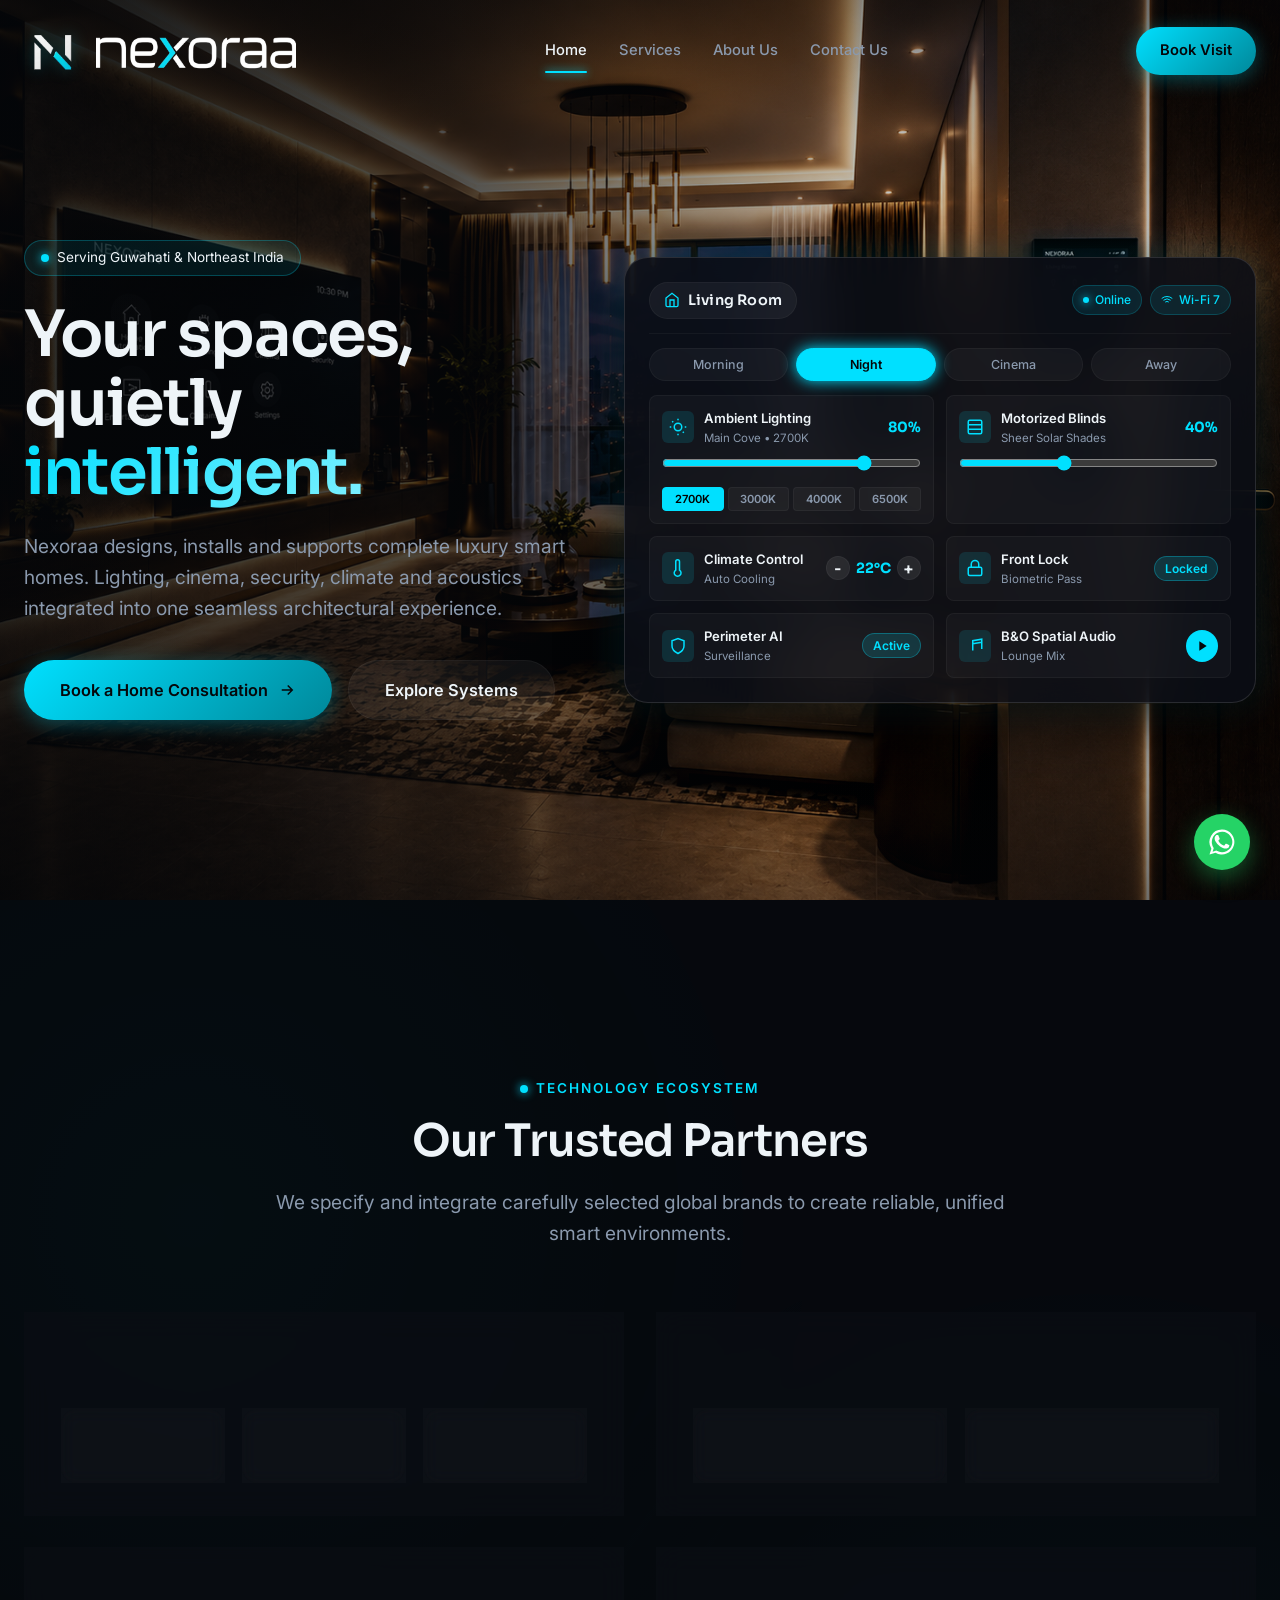
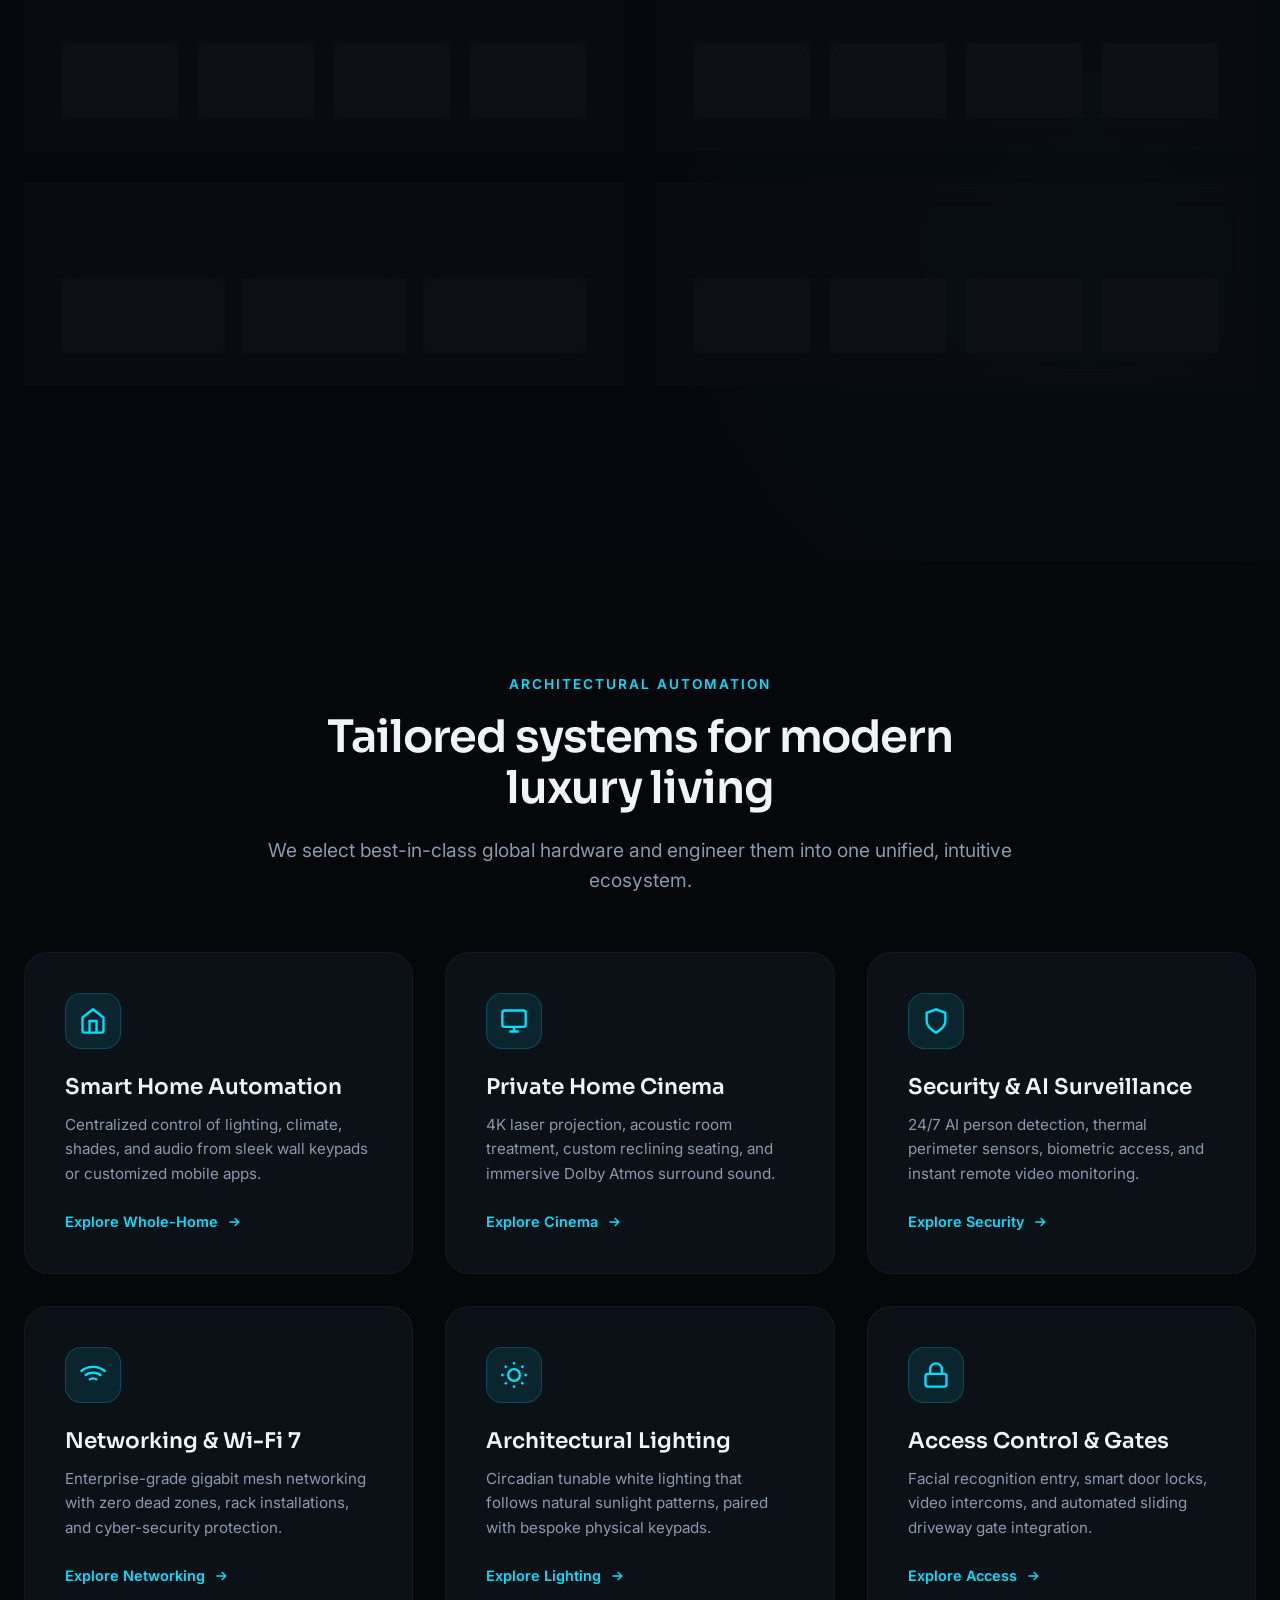
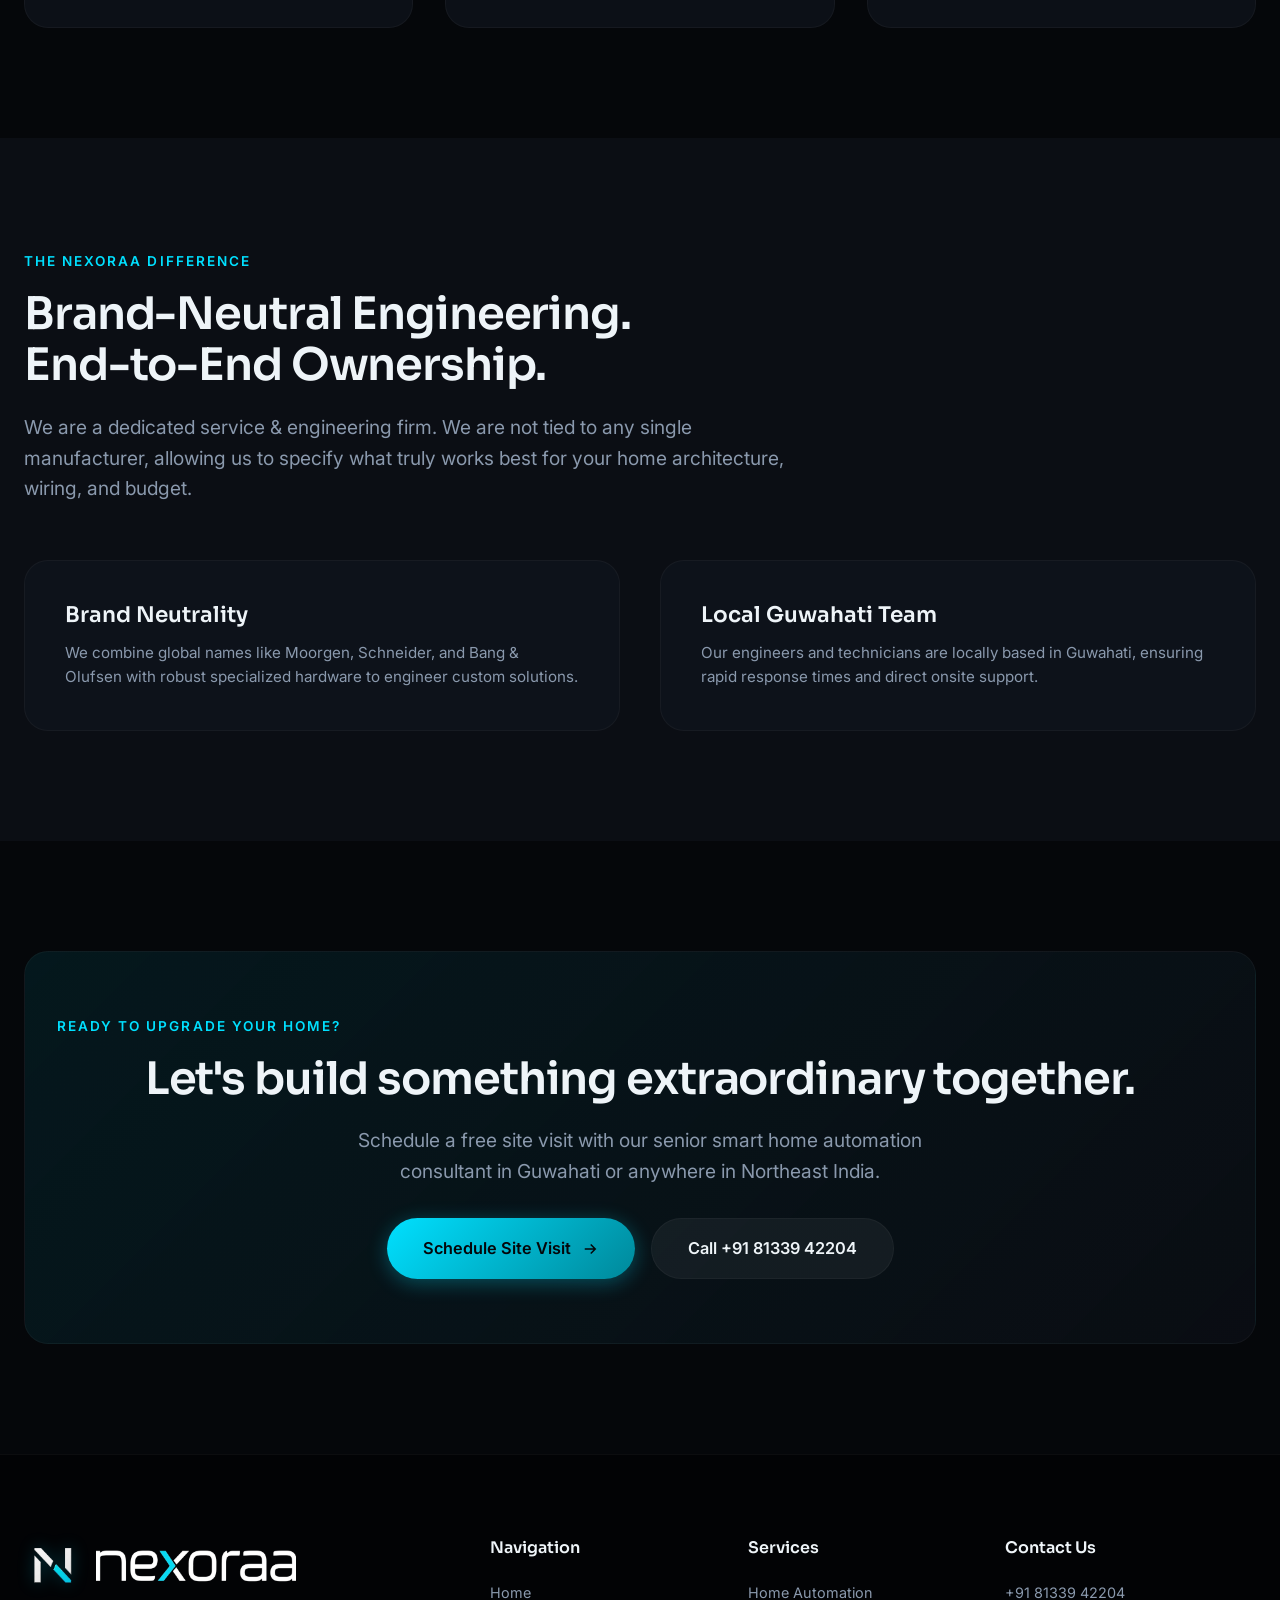
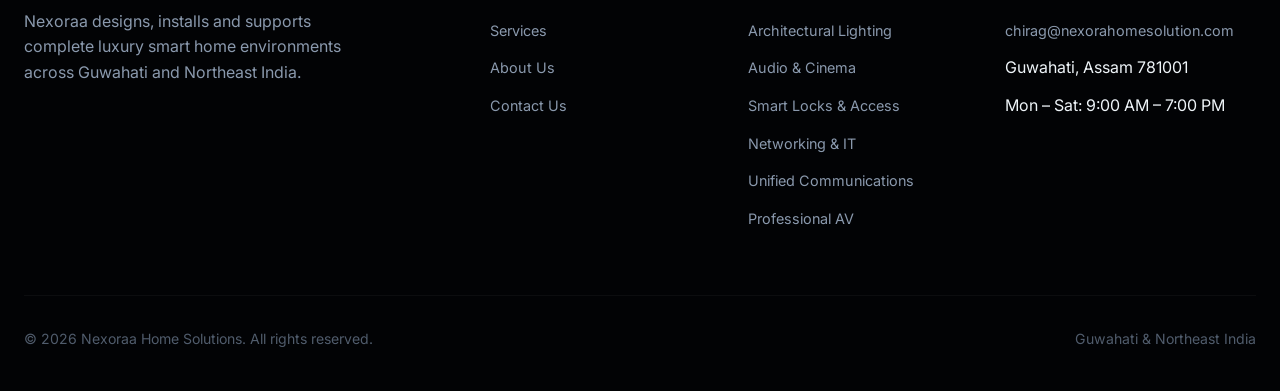
==== commit 41270df1: "Update hero headline to 'Your spaces, quietly intelligent.' and remove all warranty content" ====
--- a/index.html
+++ b/index.html
@@ -8,7 +8,7 @@
   <meta name="theme-color" content="#05070A" />
 
   <meta property="og:type" content="website" />
-  <meta property="og:title" content="Nexoraa — Your Home, Quietly Intelligent." />
+  <meta property="og:title" content="Nexoraa — Your Spaces, Quietly Intelligent." />
   <meta property="og:description" content="Luxury home automation, private cinemas, AI security, and circadian lighting designed and installed in Northeast India." />
   <meta property="og:url" content="https://nexoraa-smart.surge.sh" />
   <meta property="og:image" content="https://nexoraa-smart.surge.sh/og.png" />
@@ -77,12 +77,12 @@
     <!-- LEFT COLUMN: Headline & CTAs -->
     <div class="hero-content reveal-up">
       <span class="pill"><span class="dot"></span> Serving Guwahati &amp; Northeast India</span>
-      <h1>Your home,<br>quietly<br><em>intelligent.</em></h1>
+      <h1>Your spaces,<br>quietly<br><em>intelligent.</em></h1>
       <p class="lead">Nexoraa designs, installs and supports complete luxury smart homes. Lighting, cinema, security, climate and acoustics integrated into one seamless architectural experience.</p>
       
       <div class="hero-cta">
-        <a href="contact.html" class="btn btn-p btn-lg">Book a Home Consultation <svg viewBox="0 0 24 24" fill="none" stroke="currentColor" stroke-width="2"><path d="M5 12h14M13 6l6 6-6 6"/></svg></a>
-        <a href="services.html" class="btn btn-g btn-lg">Explore Systems</a>
+        <a href="contact.html" class="btn btn-p btn-lg hero-btn-p"><span class="desktop-cta-text">Book a Home Consultation</span><span class="mobile-cta-text">Book a Consultation</span> <svg viewBox="0 0 24 24" fill="none" stroke="currentColor" stroke-width="2"><path d="M5 12h14M13 6l6 6-6 6"/></svg></a>
+        <a href="services.html" class="btn btn-g btn-lg hero-btn-g">Explore Systems</a>
       </div>
     </div>
 
@@ -447,7 +447,7 @@
       <p class="lead">We are a dedicated service &amp; engineering firm. We are not tied to any single manufacturer, allowing us to specify what truly works best for your home architecture, wiring, and budget.</p>
     </div>
 
-    <div class="grid-3">
+    <div class="grid-2">
       <div class="card reveal-up">
         <h3>Brand Neutrality</h3>
         <p class="lead" style="font-size:0.95rem">We combine global names like Moorgen, Schneider, and Bang &amp; Olufsen with robust specialized hardware to engineer custom solutions.</p>
@@ -456,11 +456,6 @@
       <div class="card reveal-up">
         <h3>Local Guwahati Team</h3>
         <p class="lead" style="font-size:0.95rem">Our engineers and technicians are locally based in Guwahati, ensuring rapid response times and direct onsite support.</p>
-      </div>
-
-      <div class="card reveal-up">
-        <h3>1-Year Comprehensive Warranty</h3>
-        <p class="lead" style="font-size:0.95rem">Every installation comes with a full 1-year warranty and proactive maintenance plan. All warranty calls go straight through us.</p>
       </div>
     </div>
   </div>
--- a/css/style.css
+++ b/css/style.css
@@ -123,6 +123,20 @@
   padding: 0 24px;
 }
 
+/* Responsive visibility utilities */
+.desktop-only-inline {
+  display: inline;
+}
+.mobile-only-inline {
+  display: none;
+}
+.desktop-cta-text {
+  display: inline;
+}
+.mobile-cta-text {
+  display: none;
+}
+
 .sec {
   padding: 110px 0;
   position: relative;
@@ -1391,10 +1405,11 @@
   transform: translateY(0);
 }
 
-/* Mobile & Tablet Responsive */
+/* Mobile & Tablet Responsive Engine */
 @media (max-width: 992px) {
   .hero-grid, .contact-grid {
     grid-template-columns: 1fr;
+    gap: 40px;
   }
   
   .dash-grid {
@@ -1422,13 +1437,14 @@
     position: fixed;
     top: 0;
     right: -100%;
-    width: 300px;
+    width: 280px;
+    max-width: 80vw;
     height: 100vh;
     background: var(--bg-surface);
     border-left: 1px solid var(--border);
     flex-direction: column;
     align-items: flex-start;
-    padding: 100px 32px;
+    padding: 90px 28px;
     transition: right 0.4s cubic-bezier(0.16, 1, 0.3, 1);
     z-index: 999;
   }
@@ -1446,19 +1462,269 @@
   }
 }
 
-@media (max-width: 600px) {
-  .footer-grid {
+/* Mobile Devices (<= 768px: iPhone 14/15/16 Pro Max, 14 Pro, SE, etc.) */
+@media (max-width: 768px) {
+  html, body {
+    overflow-x: hidden;
+    width: 100%;
+  }
+
+  /* Global section & container adjustments */
+  .wrap {
+    padding: 0 16px;
+  }
+
+  .sec {
+    padding: 70px 0;
+  }
+
+  .sec-head {
+    margin-bottom: 36px;
+  }
+
+  .h1, h1 {
+    font-size: clamp(2rem, 7.5vw, 2.8rem);
+    line-height: 1.12;
+  }
+
+  .h2, h2 {
+    font-size: clamp(1.65rem, 5.5vw, 2.2rem);
+    line-height: 1.18;
+  }
+
+  .grid-3, .grid-2 {
     grid-template-columns: 1fr;
-  }
-  
-  .sec {
-    padding: 80px 0;
-  }
-  
+    gap: 20px;
+  }
+
+  .card, [style*="padding: 40px"], [style*="padding:40px"] {
+    padding: 24px 18px !important;
+  }
+
+  /* Navbar Mobile Pass */
+  #hdr {
+    padding: 12px 0;
+  }
+
+  #hdr.stuck {
+    padding: 8px 0;
+  }
+
+  .nav {
+    display: flex;
+    align-items: center;
+    justify-content: space-between;
+    gap: 8px;
+  }
+
+  .logo {
+    display: flex;
+    align-items: center;
+    gap: 8px;
+    flex-shrink: 0;
+    max-width: none;
+  }
+
+  .logo-img {
+    height: 36px;
+    width: auto;
+    object-fit: contain;
+    flex-shrink: 0;
+  }
+
+  .logo-wordmark {
+    height: 22px;
+    width: auto;
+    object-fit: contain;
+    flex-shrink: 0;
+  }
+
+  .nav-right {
+    display: flex;
+    align-items: center;
+    gap: 8px;
+    flex-shrink: 0;
+  }
+
+  .nav-right .btn-p,
+  .nav-right .btn {
+    padding: 6px 14px;
+    font-size: 0.78rem;
+    height: 34px;
+    border-radius: var(--radius-full);
+    white-space: nowrap;
+    flex-shrink: 0;
+  }
+
+  .mobile-toggle {
+    width: 36px;
+    height: 36px;
+    border-radius: var(--radius-sm);
+    flex-shrink: 0;
+    display: grid;
+    place-items: center;
+  }
+
+  .mobile-toggle svg {
+    width: 20px;
+    height: 20px;
+  }
+
+  /* Desktop / Mobile utility overrides for mobile screen widths */
+  .desktop-only-inline {
+    display: none !important;
+  }
+  .mobile-only-inline {
+    display: inline !important;
+  }
+  .desktop-cta-text {
+    display: none !important;
+  }
+  .mobile-cta-text {
+    display: inline !important;
+  }
+
+  /* Hero Section Mobile Pass */
   .hero {
-    padding-top: 130px;
-  }
-  
+    padding-top: 135px;
+    padding-bottom: 80px;
+    min-height: auto;
+  }
+
+  .hero-bg-img {
+    object-position: 68% center;
+  }
+
+  .hero-bg-gradient {
+    background: linear-gradient(180deg, 
+      rgba(5, 7, 10, 0.88) 0%, 
+      rgba(5, 7, 10, 0.76) 55%, 
+      rgba(5, 7, 10, 0.45) 100%);
+  }
+
+  /* Spacious 85px vertical gap between Hero CTAs and Interactive Dashboard Card */
+  .hero-grid {
+    grid-template-columns: 1fr;
+    gap: 85px;
+  }
+
+  /* 44px spacing between location badge and headline */
+  .hero-content .pill {
+    margin-bottom: 44px;
+  }
+
+  /* 40px spacing between headline and primary CTA */
+  .hero h1, .hero .h1 {
+    font-size: clamp(2rem, 7.8vw, 2.5rem);
+    line-height: 1.12;
+    margin-bottom: 40px;
+  }
+
+  /* Completely hide hero lead description on mobile without empty spacing */
+  .hero-content .lead {
+    display: none !important;
+    margin-bottom: 0 !important;
+  }
+
+  /* Hero CTAs Mobile Pass: 16px gap between primary and secondary CTAs */
+  .hero-cta {
+    display: flex;
+    flex-direction: column;
+    gap: 16px;
+    width: 100%;
+    margin-top: 0;
+  }
+
+  .hero-cta .hero-btn-p {
+    padding: 10px 18px;
+    font-size: 0.92rem;
+    min-height: 44px;
+    width: 100%;
+    justify-content: center;
+    border-radius: var(--radius-full);
+  }
+
+  .hero-cta .hero-btn-g {
+    padding: 8px 16px;
+    font-size: 0.86rem;
+    min-height: 38px;
+    width: 100%;
+    justify-content: center;
+    border-radius: var(--radius-full);
+    opacity: 0.9;
+  }
+
+  /* Smart Dashboard Card Mobile */
+  .smart-dashboard {
+    padding: 18px 14px;
+    border-radius: var(--radius-md);
+  }
+
+  .dash-hdr {
+    gap: 8px;
+  }
+
+  .room-label {
+    font-size: 0.82rem;
+  }
+
+  .dash-pill {
+    font-size: 0.7rem;
+    padding: 3px 8px;
+  }
+
+  .dash-scenes {
+    overflow-x: auto;
+    padding-bottom: 4px;
+    gap: 6px;
+    -webkit-overflow-scrolling: touch;
+    scrollbar-width: none;
+  }
+
+  .dash-scenes::-webkit-scrollbar {
+    display: none;
+  }
+
+  .scene-btn {
+    padding: 6px 10px;
+    font-size: 0.72rem;
+    flex-shrink: 0;
+  }
+
+  .dash-grid {
+    grid-template-columns: 1fr;
+    gap: 10px;
+  }
+
+  .k-btn {
+    padding: 4px 2px;
+    font-size: 0.66rem;
+  }
+
+  /* WhatsApp FAB Mobile */
+  .fab {
+    bottom: 20px;
+    right: 20px;
+    width: 48px;
+    height: 48px;
+  }
+
+  .fab svg {
+    width: 26px;
+    height: 26px;
+  }
+}
+
+/* Small Mobile Screens (<= 480px / 430px, 393px, 390px, 375px) */
+@media (max-width: 480px) {
+  .partners-sec {
+    padding: 70px 0;
+  }
+
+  .ecosystem-cat-card {
+    padding: 18px 14px;
+  }
+
   .ecosystem-brand-grid.cols-2,
   .ecosystem-brand-grid.cols-3,
   .ecosystem-brand-grid.cols-4 {
@@ -1467,16 +1733,96 @@
   }
 
   .partner-logo-card {
-    height: 68px;
-    padding: 10px 12px;
+    height: 58px;
+    padding: 8px 10px;
     width: 100%;
   }
 
-  .ecosystem-cat-card {
-    padding: 18px 16px;
+  .partner-logo-img {
+    max-height: 36px;
+    max-width: 85%;
+  }
+
+  .footer-grid {
+    grid-template-columns: 1fr;
+    gap: 32px;
+    margin-bottom: 40px;
+  }
+
+  .footer-bottom {
+    flex-direction: column;
+    gap: 12px;
+    text-align: center;
+  }
+
+  .contact-card {
+    flex-direction: column;
+    align-items: flex-start;
+    padding: 18px 14px;
+  }
+}
+
+/* Ultra Small Mobile Screens (<= 375px & 320px) */
+@media (max-width: 375px) {
+  .wrap {
+    padding: 0 12px;
+  }
+
+  .logo {
+    gap: 6px;
+  }
+
+  .logo-img {
+    height: 30px;
+  }
+
+  .logo-wordmark {
+    height: 18px;
+  }
+
+  .nav-right {
+    gap: 6px;
+  }
+
+  .nav-right .btn-p,
+  .nav-right .btn {
+    padding: 5px 10px;
+    font-size: 0.74rem;
+    height: 32px;
+  }
+
+  .mobile-toggle {
+    width: 34px;
+    height: 34px;
+  }
+
+  .hero h1, .hero .h1 {
+    font-size: 1.85rem;
   }
 
   .smart-dashboard {
-    padding: 16px;
-  }
-}
+    padding: 14px 10px;
+  }
+}
+
+@media (max-width: 340px) {
+  .wrap {
+    padding: 0 8px;
+  }
+
+  .logo-img {
+    height: 27px;
+  }
+
+  .logo-wordmark {
+    height: 16px;
+  }
+
+  .nav-right .btn-p,
+  .nav-right .btn {
+    padding: 4px 8px;
+    font-size: 0.70rem;
+    height: 30px;
+  }
+}
+
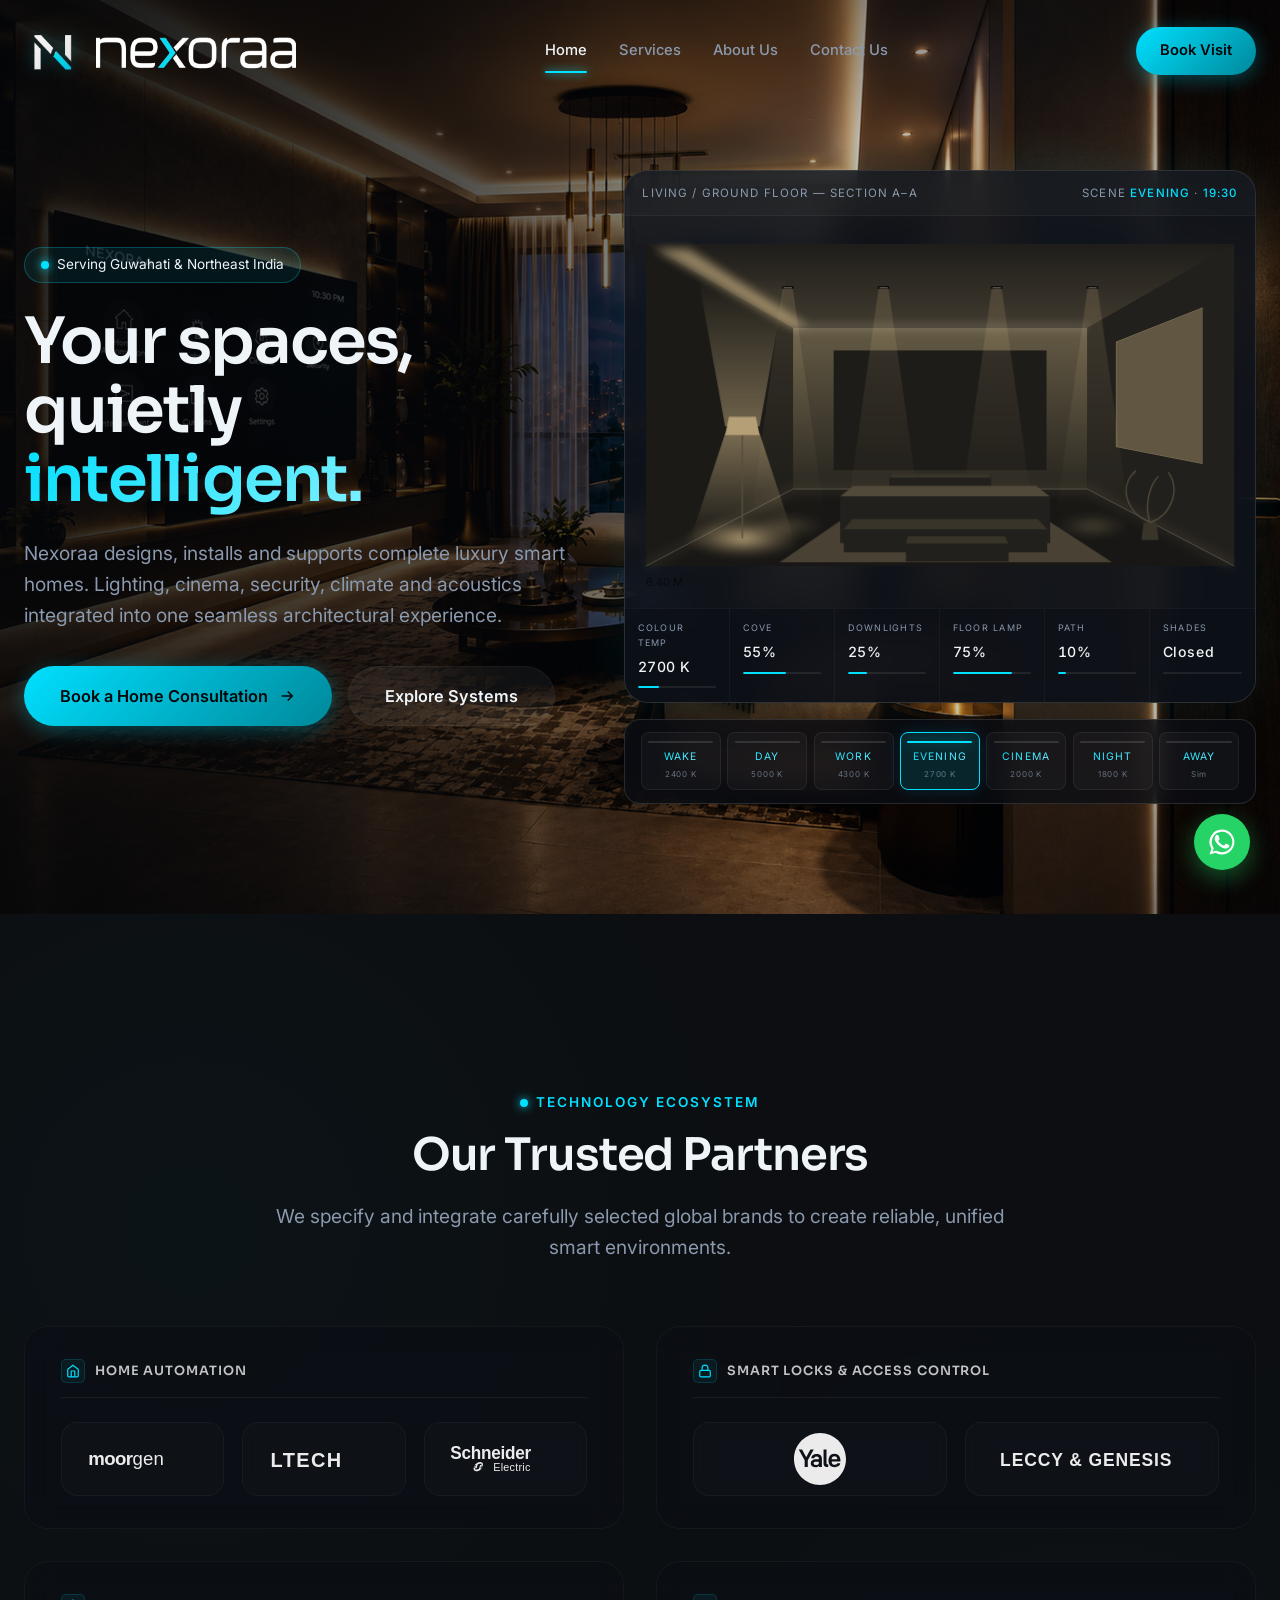
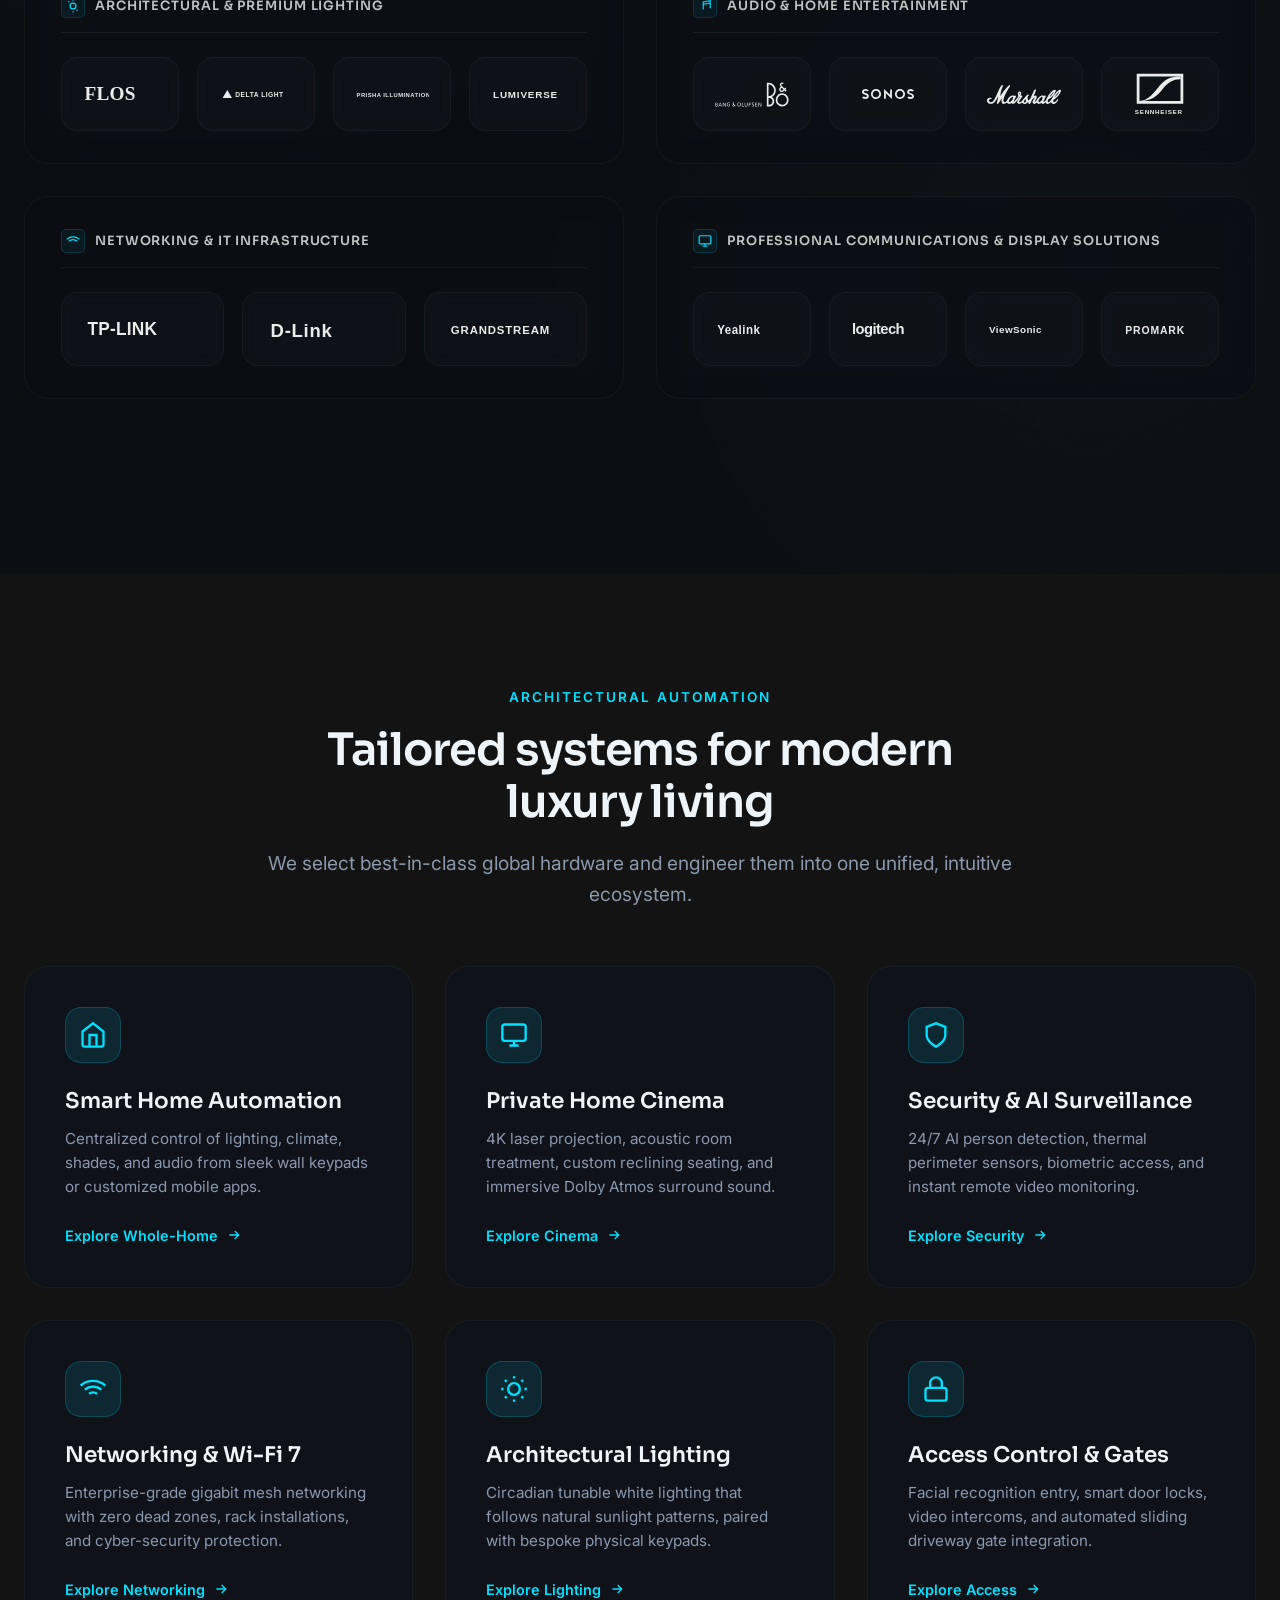
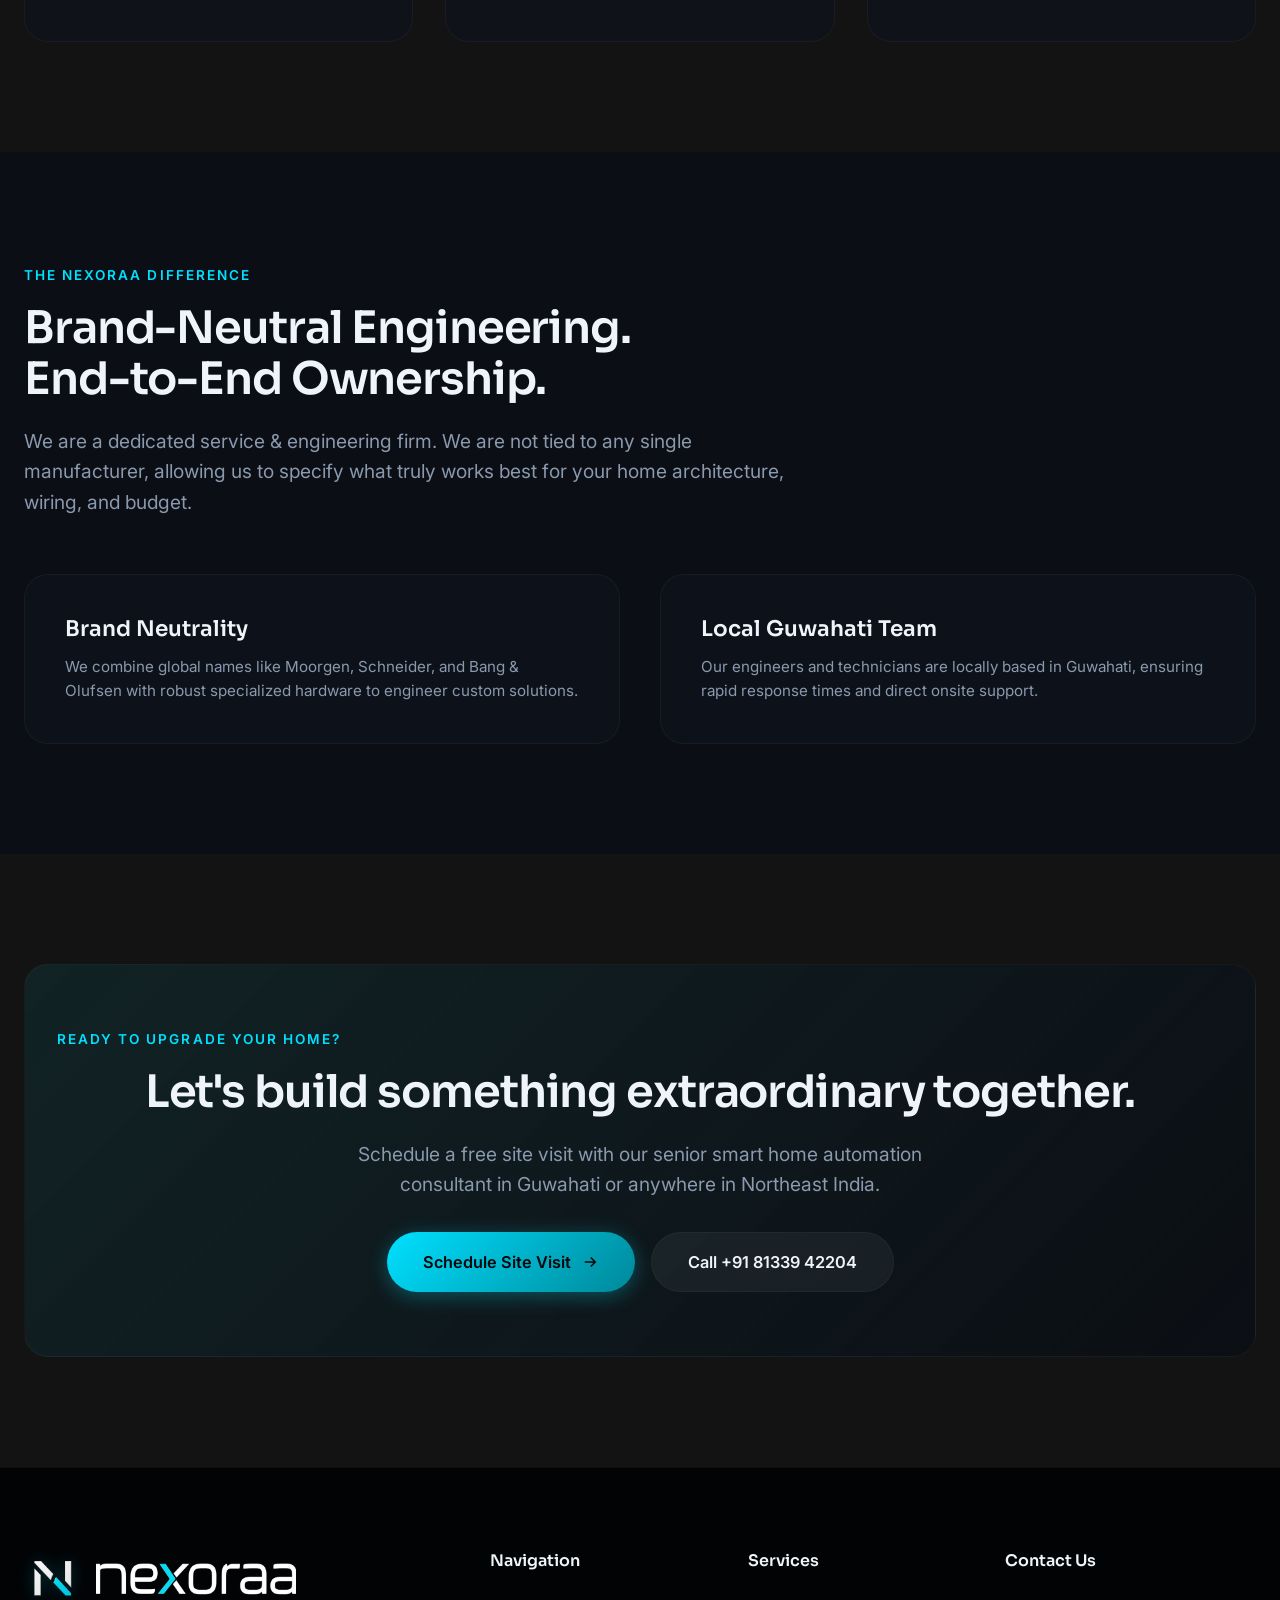
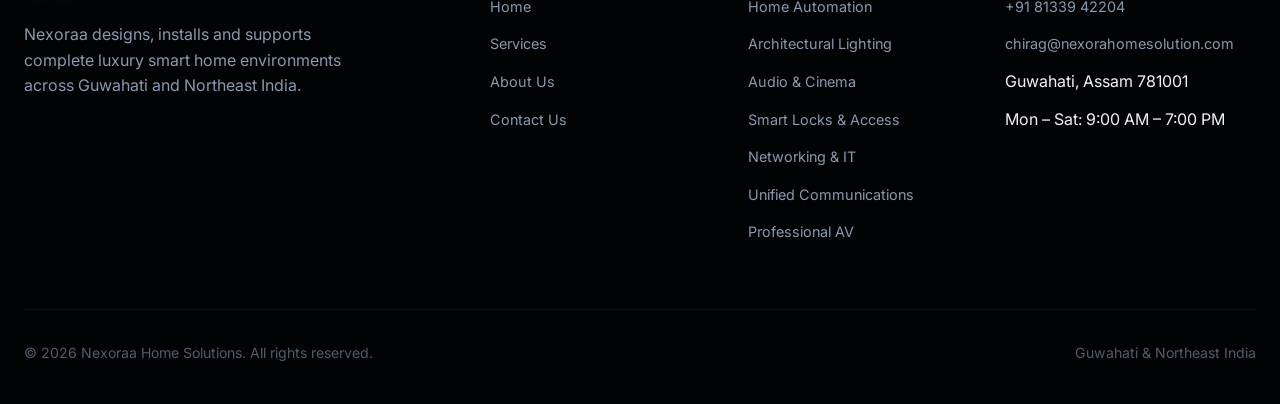
==== commit 83301686: "Integrate reference lighting engine, live SVG room cutaway, and 10% brighter ambient pointer light" ====
--- a/index.html
+++ b/index.html
@@ -86,125 +86,45 @@
       </div>
     </div>
 
-    <!-- RIGHT COLUMN: SMART HOME DASHBOARD CARD (CLEAN SINGLE CONTAINER, NO UNWANTED STRIPS) -->
+    <!-- RIGHT COLUMN: REFERENCE LIVE ROOM CONTROL INTERFACE -->
     <div class="hero-stage reveal-up">
-      <div class="smart-dashboard">
-        <!-- Top Bar -->
-        <div class="dash-hdr">
-          <div class="dash-room-selector">
-            <svg viewBox="0 0 24 24" width="16" height="16" fill="none" stroke="var(--cyan)" stroke-width="2"><path d="M3 9l9-7 9 7v11a2 2 0 01-2 2H5a2 2 0 01-2-2z"/><path d="M9 22V12h6v10"/></svg>
-            <span class="room-label">Living Room</span>
-          </div>
-          <div class="dash-badges">
-            <span class="dash-pill"><span class="pulse-dot"></span> Online</span>
-            <span class="dash-pill"><svg width="12" height="12" viewBox="0 0 24 24" fill="none" stroke="currentColor" stroke-width="2"><path d="M5 12.55a11 11 0 0114.08 0M1.42 9a16 16 0 0121.16 0M8.53 16.11a6 6 0 016.95 0M12 20h.01"/></svg> Wi-Fi 7</span>
-          </div>
-        </div>
-
-        <!-- Scenes Bar -->
-        <div class="dash-scenes">
-          <button class="scene-btn" data-scene="morning">Morning</button>
-          <button class="scene-btn active" data-scene="night">Night</button>
-          <button class="scene-btn" data-scene="cinema">Cinema</button>
-          <button class="scene-btn" data-scene="away">Away</button>
-        </div>
-
-        <!-- Controls Grid -->
-        <div class="dash-grid">
-          <!-- Lighting & Color Temp -->
-          <div class="dash-item">
-            <div class="dash-item-head">
-              <div class="dash-icon"><svg width="18" height="18" viewBox="0 0 24 24" fill="none" stroke="currentColor" stroke-width="2"><circle cx="12" cy="12" r="5"/><path d="M12 1v2M12 21v2M4.22 4.22l1.42 1.42M18.36 18.36l1.42 1.42M1 12h2M21 12h2"/></svg></div>
-              <div>
-                <div class="dash-item-title">Ambient Lighting</div>
-                <div class="dash-item-sub" id="light-sub">Main Cove • 2700K</div>
-              </div>
-              <div class="dash-item-val" id="light-val">80%</div>
-            </div>
-            <input type="range" id="light-slider" class="dash-slider" min="0" max="100" value="80" />
-            <div class="temp-preset-row">
-              <button class="k-btn active" data-k="2700K">2700K</button>
-              <button class="k-btn" data-k="3000K">3000K</button>
-              <button class="k-btn" data-k="4000K">4000K</button>
-              <button class="k-btn" data-k="6500K">6500K</button>
-            </div>
-          </div>
-
-          <!-- Motorized Blinds -->
-          <div class="dash-item">
-            <div class="dash-item-head">
-              <div class="dash-icon"><svg width="18" height="18" viewBox="0 0 24 24" fill="none" stroke="currentColor" stroke-width="2"><rect x="3" y="3" width="18" height="18" rx="2"/><path d="M3 9h18M3 15h18"/></svg></div>
-              <div>
-                <div class="dash-item-title">Motorized Blinds</div>
-                <div class="dash-item-sub" id="blind-sub">Sheer Solar Shades</div>
-              </div>
-              <div class="dash-item-val" id="blind-val">40%</div>
-            </div>
-            <input type="range" id="blind-slider" class="dash-slider" min="0" max="100" value="40" />
-          </div>
-
-          <!-- Climate -->
-          <div class="dash-item">
-            <div class="dash-item-head">
-              <div class="dash-icon"><svg width="18" height="18" viewBox="0 0 24 24" fill="none" stroke="currentColor" stroke-width="2"><path d="M14 14.76V3.5a2.5 2.5 0 00-5 0v11.26a4.5 4.5 0 105 0z"/></svg></div>
-              <div>
-                <div class="dash-item-title">Climate Control</div>
-                <div class="dash-item-sub">Auto Cooling</div>
-              </div>
-              <div class="dash-temp-ctrl">
-                <button class="temp-btn" id="temp-minus">-</button>
-                <span class="dash-item-val" id="temp-val">22°C</span>
-                <button class="temp-btn" id="temp-plus">+</button>
-              </div>
-            </div>
-          </div>
-
-          <!-- Lock Status -->
-          <div class="dash-item">
-            <div class="dash-item-head">
-              <div class="dash-icon"><svg width="18" height="18" viewBox="0 0 24 24" fill="none" stroke="currentColor" stroke-width="2"><rect x="3" y="11" width="18" height="11" rx="2"/><path d="M7 11V7a5 5 0 0110 0v4"/></svg></div>
-              <div>
-                <div class="dash-item-title">Front Lock</div>
-                <div class="dash-item-sub">Biometric Pass</div>
-              </div>
-              <button class="dash-lock-btn locked" id="lock-btn">
-                <span class="dash-lock-status">Locked</span>
-              </button>
-            </div>
-          </div>
-
-          <!-- Security Status -->
-          <div class="dash-item">
-            <div class="dash-item-head">
-              <div class="dash-icon"><svg width="18" height="18" viewBox="0 0 24 24" fill="none" stroke="currentColor" stroke-width="2"><path d="M12 22s8-4 8-10V5l-8-3-8 3v7c0 6 8 10 8 10z"/></svg></div>
-              <div>
-                <div class="dash-item-title">Perimeter AI</div>
-                <div class="dash-item-sub">Surveillance</div>
-              </div>
-              <button class="dash-sec-btn active" id="sec-btn">
-                <span class="dash-sec-status">Active</span>
-              </button>
-            </div>
-          </div>
-
-          <!-- B&O Audio Widget -->
-          <div class="dash-item">
-            <div class="dash-item-head">
-              <div class="dash-icon"><svg width="18" height="18" viewBox="0 0 24 24" fill="none" stroke="currentColor" stroke-width="2"><path d="M9 18V5l12-2v13M9 9l12-2"/></svg></div>
-              <div style="flex:1;">
-                <div class="dash-item-title">B&amp;O Spatial Audio</div>
-                <div class="dash-item-sub" id="audio-sub">Lounge Mix</div>
-              </div>
-              <button class="dash-play-btn" id="play-btn" aria-label="Play/Pause Audio">
-                <svg width="16" height="16" viewBox="0 0 24 24" fill="currentColor"><path d="M8 5v14l11-7z"/></svg>
-              </button>
-            </div>
-          </div>
-        </div>
-      </div>
+      <div class="room">
+        <div class="room__brackets" aria-hidden="true"><span></span><span></span><span></span><span></span></div>
+
+        <div class="room__plate">
+          <span class="hud">Living / ground floor &mdash; section A&ndash;A</span>
+          <span class="hud">Scene <b id="hudScene">Evening</b> &middot; <b id="hudTime">19:30</b></span>
+        </div>
+
+        <svg class="room__view" id="room" viewBox="0 0 900 560" role="img"
+             aria-label="A live cutaway render of a living room. Every luminaire, the motorised shades and the daylight through the window are lit from the scene currently selected."></svg>
+
+        <div class="read" id="readout">
+          <div><span class="stat__l">Colour temp</span><b class="read__k" id="rK">2700 K</b><span class="bar"><i id="bK"></i></span></div>
+          <div><span class="stat__l">Cove</span><b class="read__k" id="rCove">55%</b><span class="bar"><i id="bCove"></i></span></div>
+          <div><span class="stat__l">Downlights</span><b class="read__k" id="rDown">25%</b><span class="bar"><i id="bDown"></i></span></div>
+          <div><span class="stat__l">Floor lamp</span><b class="read__k" id="rLamp">75%</b><span class="bar"><i id="bLamp"></i></span></div>
+          <div><span class="stat__l">Path</span><b class="read__k" id="rPath">10%</b><span class="bar"><i id="bPath"></i></span></div>
+          <div><span class="stat__l">Shades</span><b class="read__k" id="rShade">Closed</b><span class="bar"><i id="bShade"></i></span></div>
+        </div>
+      </div>
+
+      <!-- Self-Contained Keypad Inside Hero Card Area -->
+      <form class="card-kp" id="keypad">
+        <div class="scene-stops">
+          <label class="scene-stop"><input type="radio" name="scene" value="wake"><b></b><em>Wake</em><i>2400 K</i></label>
+          <label class="scene-stop"><input type="radio" name="scene" value="day"><b></b><em>Day</em><i>5000 K</i></label>
+          <label class="scene-stop"><input type="radio" name="scene" value="work"><b></b><em>Work</em><i>4300 K</i></label>
+          <label class="scene-stop active"><input type="radio" name="scene" value="evening" checked><b></b><em>Evening</em><i>2700 K</i></label>
+          <label class="scene-stop"><input type="radio" name="scene" value="cinema"><b></b><em>Cinema</em><i>2000 K</i></label>
+          <label class="scene-stop"><input type="radio" name="scene" value="night"><b></b><em>Night</em><i>1800 K</i></label>
+          <label class="scene-stop"><input type="radio" name="scene" value="away"><b></b><em>Away</em><i>Sim</i></label>
+        </div>
+      </form>
     </div>
   </div>
 </section>
+
 
 <!-- ================= CATEGORIZED TRUSTED PARTNERS SECTION ================= -->
 <section class="partners-sec">
--- a/css/style.css
+++ b/css/style.css
@@ -60,6 +60,241 @@
   opacity: 0.85;
 }
 
+/* Ground & Global Ambient Pointer Light Layer (Reference math, +10% luminance) */
+.ground,
+.site-background::after {
+  content: '';
+  position: absolute;
+  inset: 0;
+  pointer-events: none;
+  z-index: 1;
+  background:
+    radial-gradient(110vmax 85vmax at var(--lxp, 34%) var(--lyp, 23%),
+      color-mix(in srgb, var(--glow, #00E0FF) 13.2%, transparent) 0%,
+      color-mix(in srgb, var(--glow, #00E0FF) 3.85%, transparent) 28%,
+      transparent 64%),
+    radial-gradient(100vmax 80vmax at 50% 0%, var(--bg, #0B0E14) 0%, var(--deep, #05070A) 76%);
+  transition: opacity 0.4s ease;
+  opacity: 1;
+}
+
+@media (max-width: 1024px), (pointer: coarse), (hover: none) {
+  .ground,
+  .site-background::after {
+    display: none !important;
+  }
+}
+
+@media (prefers-reduced-motion: reduce) {
+  .ground,
+  .site-background::after {
+    display: none !important;
+  }
+}
+
+/* --- Reference Room Control Interface Styles --- */
+.room {
+  position: relative;
+  border: 1px solid var(--border-bright, rgba(255, 255, 255, 0.12));
+  border-radius: 24px;
+  background: rgba(15, 20, 29, 0.85);
+  backdrop-filter: blur(16px);
+  box-shadow: 0 0 60px rgba(0, 224, 255, 0.08);
+  overflow: hidden;
+  margin-bottom: 1rem;
+}
+
+.room__brackets span {
+  position: absolute;
+  width: 13px;
+  height: 13px;
+  pointer-events: none;
+  border: 1px solid var(--cyan);
+  opacity: 0.55;
+  z-index: 2;
+}
+
+.room__brackets span:nth-child(1) { top: -1px; left: -1px; border-right: 0; border-bottom: 0; }
+.room__brackets span:nth-child(2) { top: -1px; right: -1px; border-left: 0; border-bottom: 0; }
+.room__brackets span:nth-child(3) { bottom: -1px; left: -1px; border-right: 0; border-top: 0; }
+.room__brackets span:nth-child(4) { bottom: -1px; right: -1px; border-left: 0; border-top: 0; }
+
+.room__plate {
+  display: flex;
+  align-items: center;
+  justify-content: space-between;
+  gap: 1rem;
+  padding: 0.8rem 1.1rem;
+  border-bottom: 1px solid var(--border, rgba(255, 255, 255, 0.06));
+  color: var(--text-muted, #8A99AD);
+  flex-wrap: wrap;
+  background: rgba(255, 255, 255, 0.022);
+  font-family: 'Inter', sans-serif;
+  font-size: 0.72rem;
+  letter-spacing: 0.1em;
+  text-transform: uppercase;
+}
+
+.hud { color: var(--text-muted, #8A99AD); }
+.hud b { color: var(--cyan, #00E0FF); font-weight: 500; }
+
+.room__view {
+  display: block;
+  width: 100%;
+  height: auto;
+}
+
+/* Telemetry Grid */
+.read {
+  display: grid;
+  grid-template-columns: repeat(6, 1fr);
+  border-top: 1px solid var(--border, rgba(255, 255, 255, 0.06));
+  background: rgba(11, 14, 20, 0.6);
+}
+
+.read > div {
+  padding: 0.75rem 0.8rem 0.85rem;
+  border-right: 1px solid var(--border, rgba(255, 255, 255, 0.06));
+}
+
+.read > div:last-child { border-right: 0; }
+
+.stat__l {
+  display: block;
+  color: var(--text-muted, #8A99AD);
+  font-family: 'Inter', sans-serif;
+  font-size: 0.5625rem;
+  letter-spacing: 0.14em;
+  text-transform: uppercase;
+}
+
+.read__k {
+  display: block;
+  margin-top: 0.35rem;
+  color: var(--text-main, #EEF4F8);
+  font-family: 'Inter', sans-serif;
+  font-size: 0.88rem;
+  letter-spacing: 0.04em;
+  font-variant-numeric: tabular-nums;
+  font-weight: 500;
+}
+
+.bar {
+  display: block;
+  height: 2px;
+  margin-top: 0.5rem;
+  background: rgba(255, 255, 255, 0.08);
+  border-radius: 2px;
+  position: relative;
+  overflow: hidden;
+}
+
+.bar i {
+  position: absolute;
+  inset: 0 auto 0 0;
+  background: var(--cyan, #00E0FF);
+  border-radius: 2px;
+  box-shadow: 0 0 10px rgba(0, 224, 255, 0.4);
+  transition: width 0.3s ease;
+}
+
+/* Self-contained Scene Keypad Row */
+.card-kp {
+  display: flex;
+  align-items: center;
+  justify-content: space-between;
+  gap: 0.5rem;
+  padding: 0.8rem 1rem;
+  background: rgba(11, 14, 20, 0.75);
+  border: 1px solid var(--border-bright, rgba(255, 255, 255, 0.12));
+  border-radius: 16px;
+  backdrop-filter: blur(12px);
+}
+
+.card-kp .scene-stops {
+  display: flex;
+  gap: 0.4rem;
+  flex: 1;
+  justify-content: space-between;
+}
+
+.card-kp .scene-stop {
+  position: relative;
+  cursor: pointer;
+  text-align: center;
+  padding: 0.5rem 0.4rem;
+  flex: 1;
+  border-radius: 8px;
+  background: rgba(255, 255, 255, 0.03);
+  border: 1px solid rgba(255, 255, 255, 0.06);
+  transition: all 0.3s ease;
+}
+
+.card-kp .scene-stop input {
+  position: absolute;
+  opacity: 0;
+  width: 1px;
+  height: 1px;
+}
+
+.card-kp .scene-stop b {
+  display: block;
+  width: 100%;
+  height: 2px;
+  border-radius: 2px;
+  margin-bottom: 0.35rem;
+  background: rgba(255, 255, 255, 0.12);
+  transition: background 0.35s ease, box-shadow 0.35s ease;
+}
+
+.card-kp .scene-stop em {
+  display: block;
+  font-style: normal;
+  font-family: 'Inter', sans-serif;
+  font-size: 0.65rem;
+  letter-spacing: 0.12em;
+  text-transform: uppercase;
+  color: var(--text-muted, #8A99AD);
+  transition: color 0.35s ease;
+}
+
+.card-kp .scene-stop i {
+  display: block;
+  font-style: normal;
+  font-family: 'Inter', sans-serif;
+  font-size: 0.5rem;
+  letter-spacing: 0.1em;
+  color: rgba(138, 153, 173, 0.7);
+  margin-top: 0.15rem;
+}
+
+.card-kp .scene-stop:hover em { color: var(--text-main, #EEF4F8); }
+.card-kp .scene-stop:has(:checked),
+.card-kp .scene-stop.active {
+  background: rgba(0, 224, 255, 0.12);
+  border-color: var(--cyan, #00E0FF);
+  box-shadow: 0 0 16px rgba(0, 224, 255, 0.15);
+}
+
+.card-kp .scene-stop:has(:checked) b,
+.card-kp .scene-stop.active b {
+  background: var(--cyan, #00E0FF);
+  box-shadow: 0 0 12px rgba(0, 224, 255, 0.5);
+}
+
+.card-kp .scene-stop:has(:checked) em,
+.card-kp .scene-stop.active em {
+  color: var(--text-main, #EEF4F8);
+}
+
+@media (max-width: 768px) {
+  .read { grid-template-columns: repeat(3, 1fr); }
+  .card-kp .scene-stops { flex-wrap: wrap; }
+  .card-kp .scene-stop { min-width: 28%; }
+}
+
+
+
 #ambient-canvas {
   position: absolute;
   inset: 0;
@@ -1805,24 +2040,11 @@
   }
 }
 
-@media (max-width: 340px) {
-  .wrap {
-    padding: 0 8px;
-  }
-
-  .logo-img {
-    height: 27px;
-  }
-
-  .logo-wordmark {
-    height: 16px;
-  }
-
-  .nav-right .btn-p,
-  .nav-right .btn {
-    padding: 4px 8px;
-    font-size: 0.70rem;
-    height: 30px;
-  }
-}
-
+
+
+
+
+
+
+
+
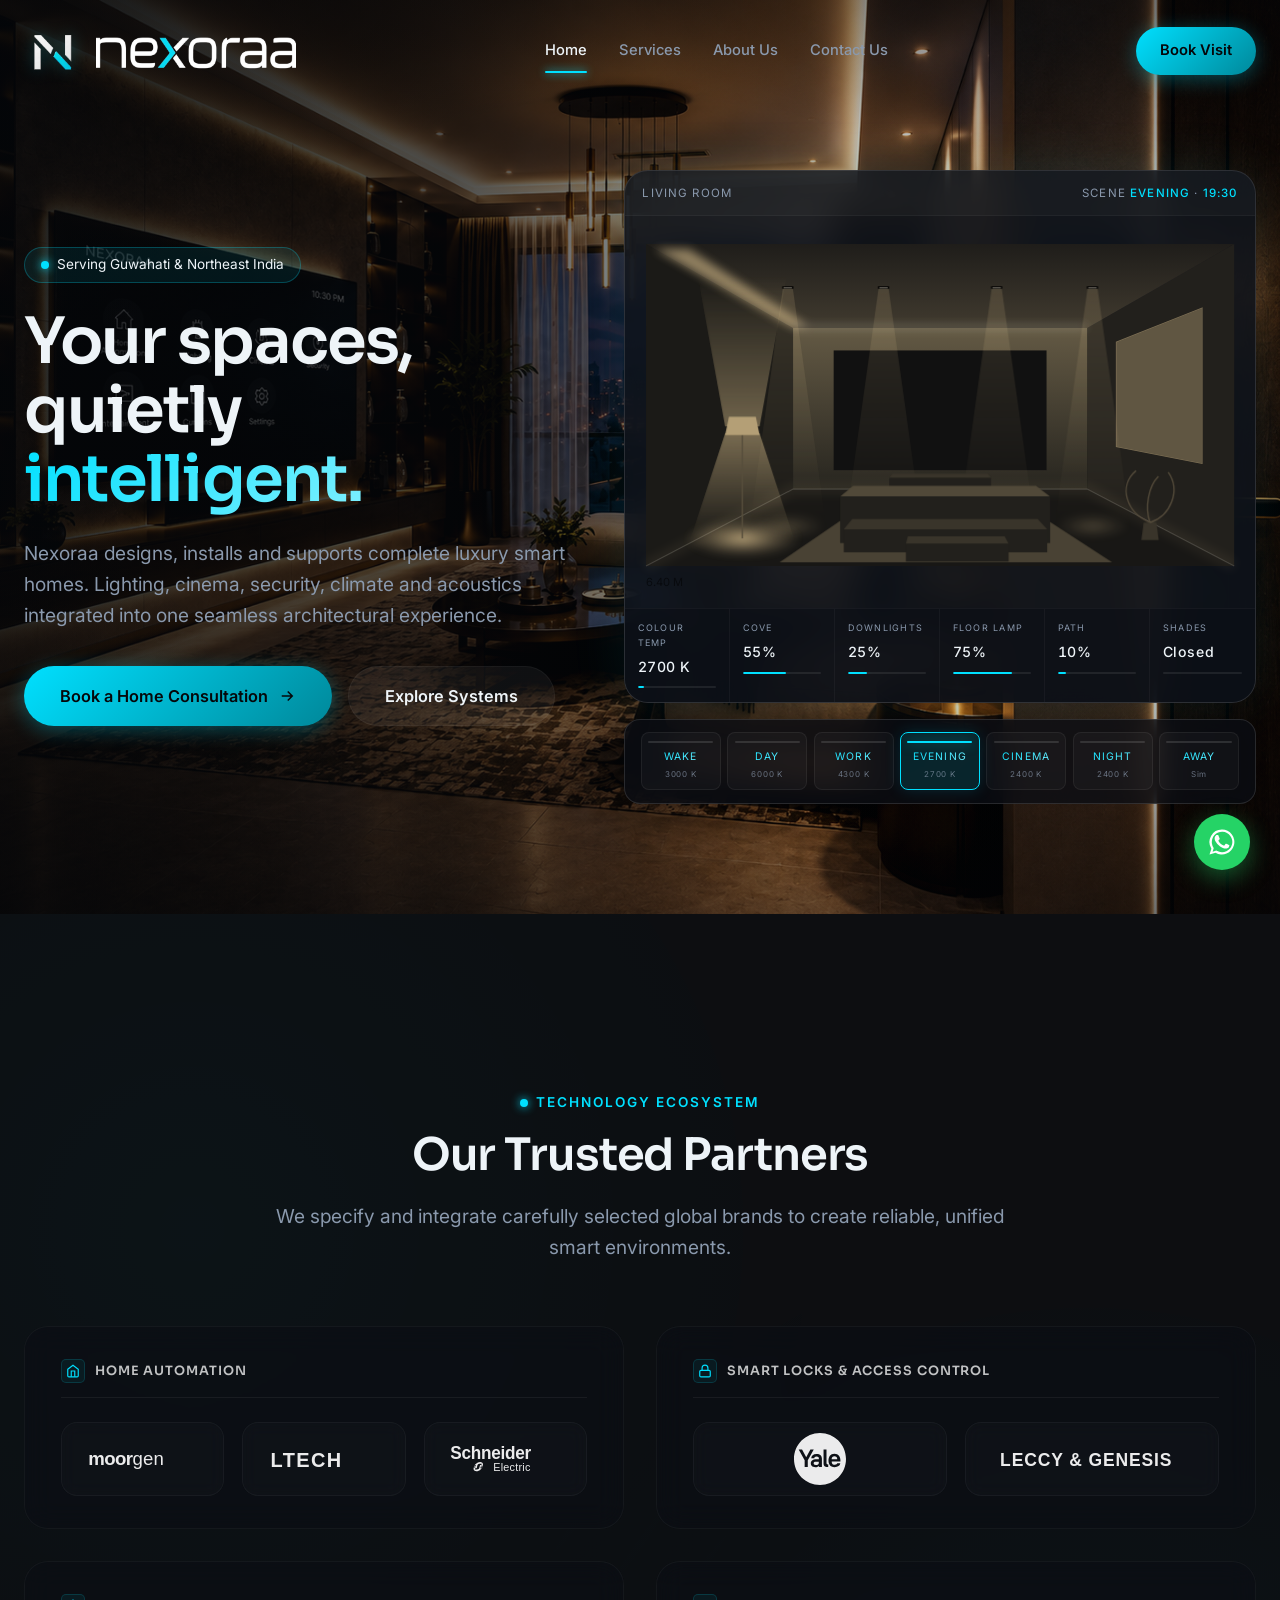
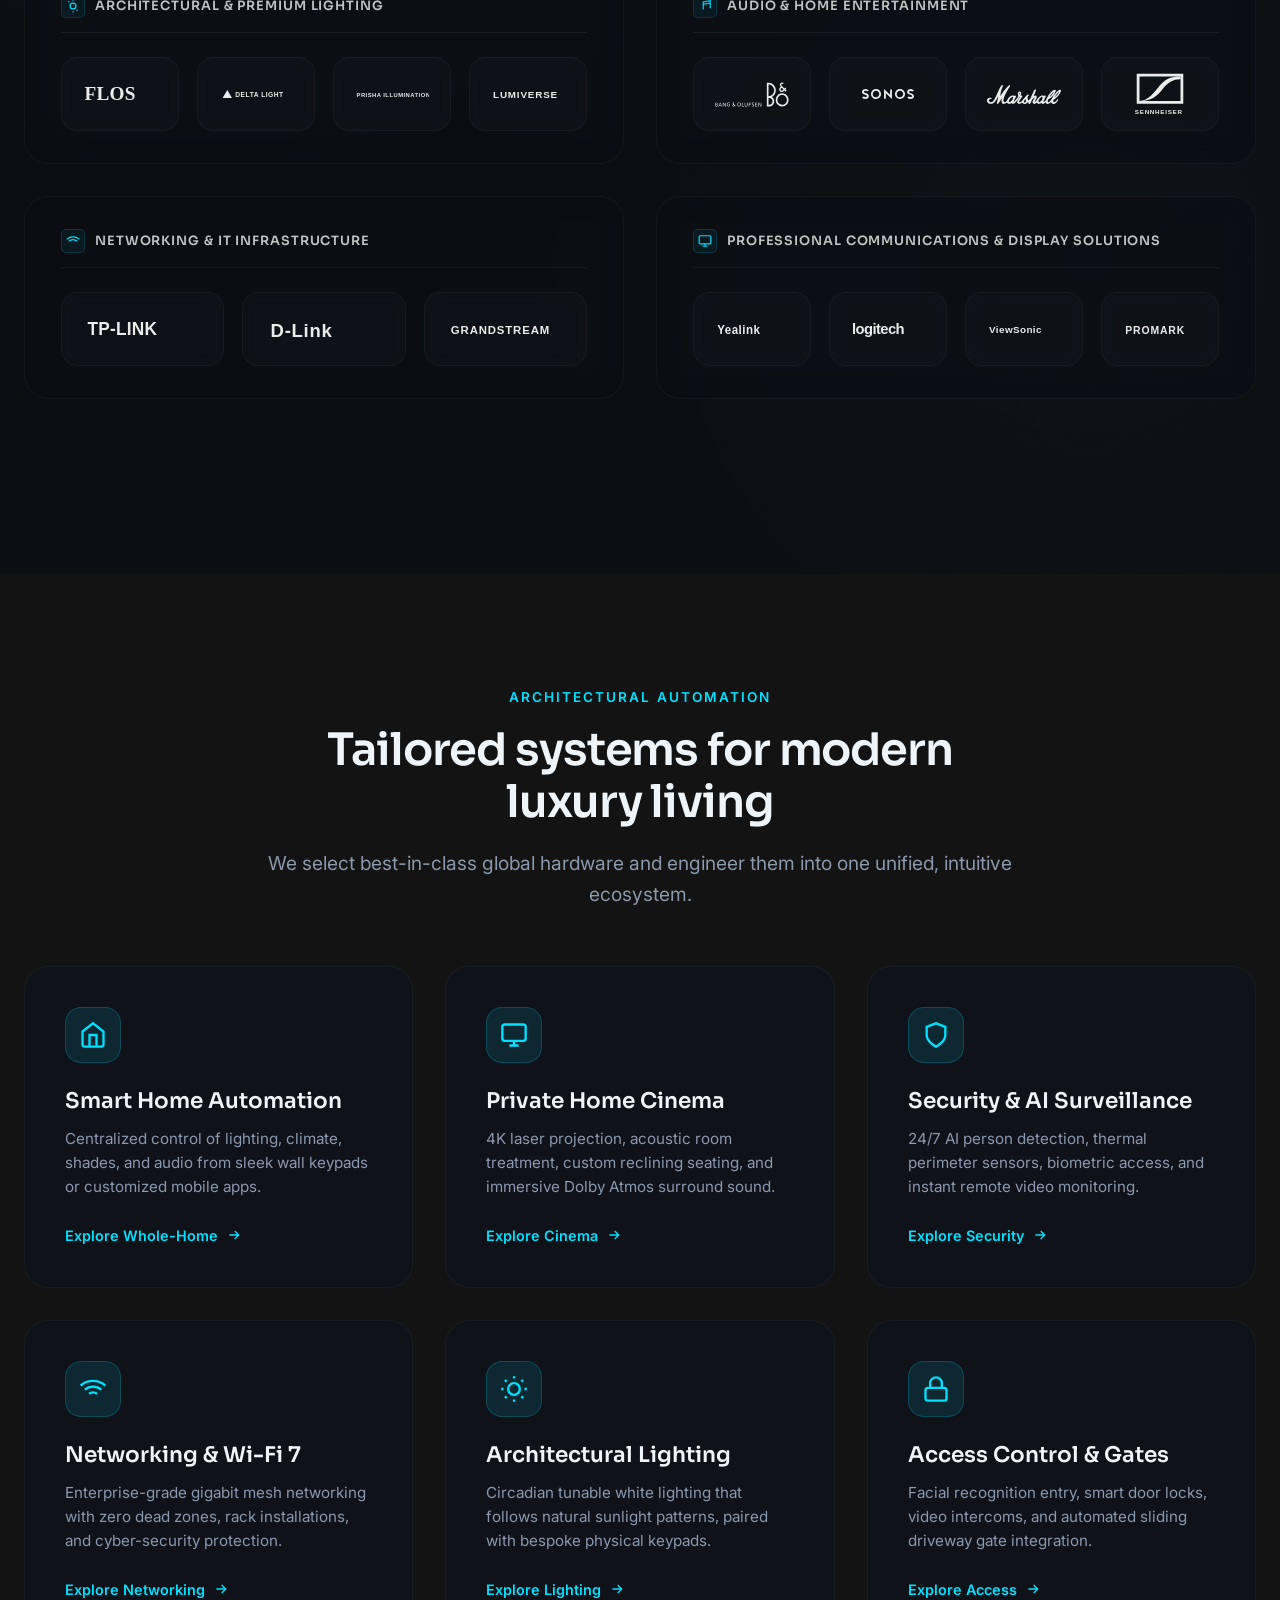
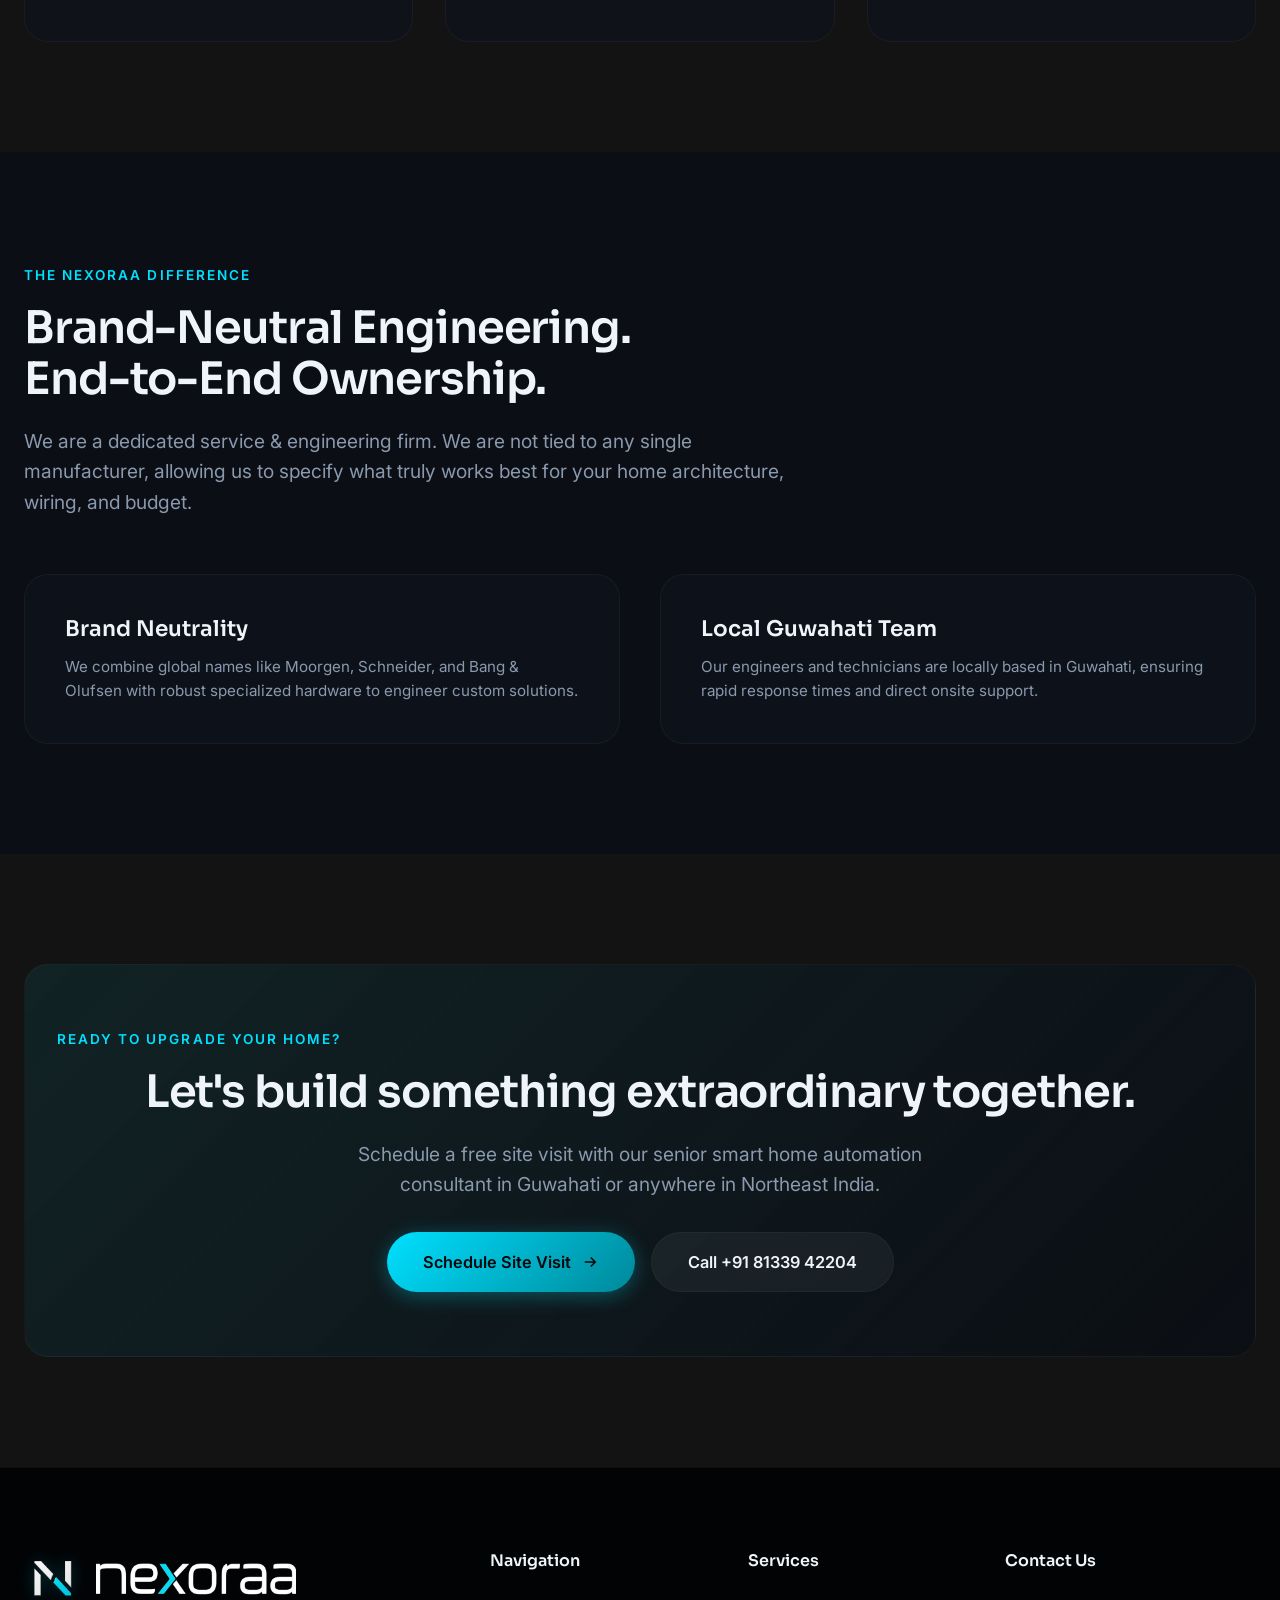
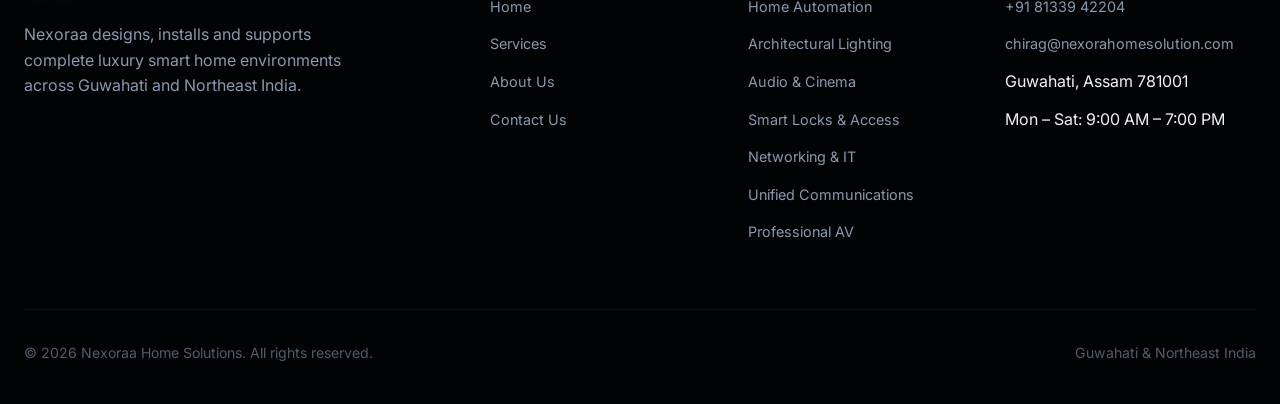
==== commit ec26cb98: "Update room title to LIVING ROOM, clamp kelvin to 2400K-6000K, and add TV Cinema NEXORAA logo animat" ====
--- a/index.html
+++ b/index.html
@@ -92,7 +92,7 @@
         <div class="room__brackets" aria-hidden="true"><span></span><span></span><span></span><span></span></div>
 
         <div class="room__plate">
-          <span class="hud">Living / ground floor &mdash; section A&ndash;A</span>
+          <span class="hud">LIVING ROOM</span>
           <span class="hud">Scene <b id="hudScene">Evening</b> &middot; <b id="hudTime">19:30</b></span>
         </div>
 
@@ -112,15 +112,16 @@
       <!-- Self-Contained Keypad Inside Hero Card Area -->
       <form class="card-kp" id="keypad">
         <div class="scene-stops">
-          <label class="scene-stop"><input type="radio" name="scene" value="wake"><b></b><em>Wake</em><i>2400 K</i></label>
-          <label class="scene-stop"><input type="radio" name="scene" value="day"><b></b><em>Day</em><i>5000 K</i></label>
+          <label class="scene-stop"><input type="radio" name="scene" value="wake"><b></b><em>Wake</em><i>3000 K</i></label>
+          <label class="scene-stop"><input type="radio" name="scene" value="day"><b></b><em>Day</em><i>6000 K</i></label>
           <label class="scene-stop"><input type="radio" name="scene" value="work"><b></b><em>Work</em><i>4300 K</i></label>
           <label class="scene-stop active"><input type="radio" name="scene" value="evening" checked><b></b><em>Evening</em><i>2700 K</i></label>
-          <label class="scene-stop"><input type="radio" name="scene" value="cinema"><b></b><em>Cinema</em><i>2000 K</i></label>
-          <label class="scene-stop"><input type="radio" name="scene" value="night"><b></b><em>Night</em><i>1800 K</i></label>
+          <label class="scene-stop"><input type="radio" name="scene" value="cinema"><b></b><em>Cinema</em><i>2400 K</i></label>
+          <label class="scene-stop"><input type="radio" name="scene" value="night"><b></b><em>Night</em><i>2400 K</i></label>
           <label class="scene-stop"><input type="radio" name="scene" value="away"><b></b><em>Away</em><i>Sim</i></label>
         </div>
       </form>
+
     </div>
   </div>
 </section>
